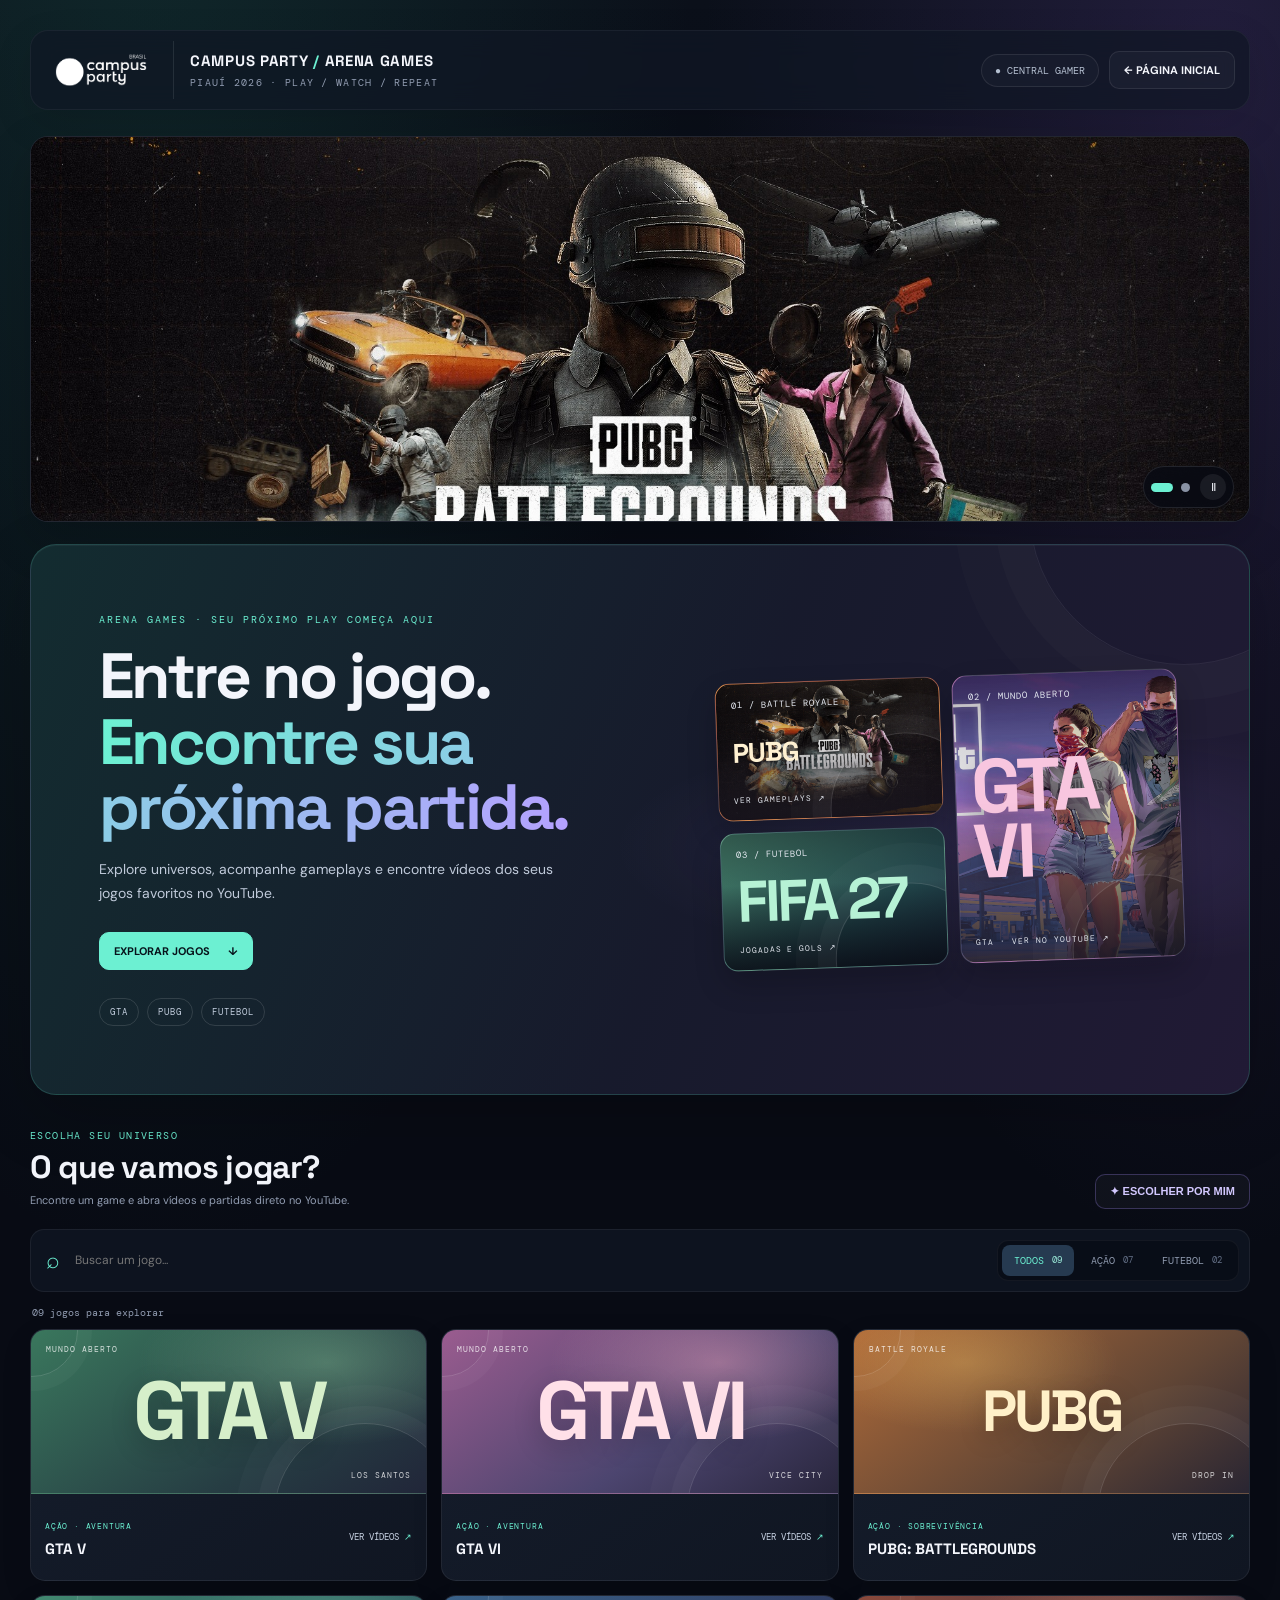
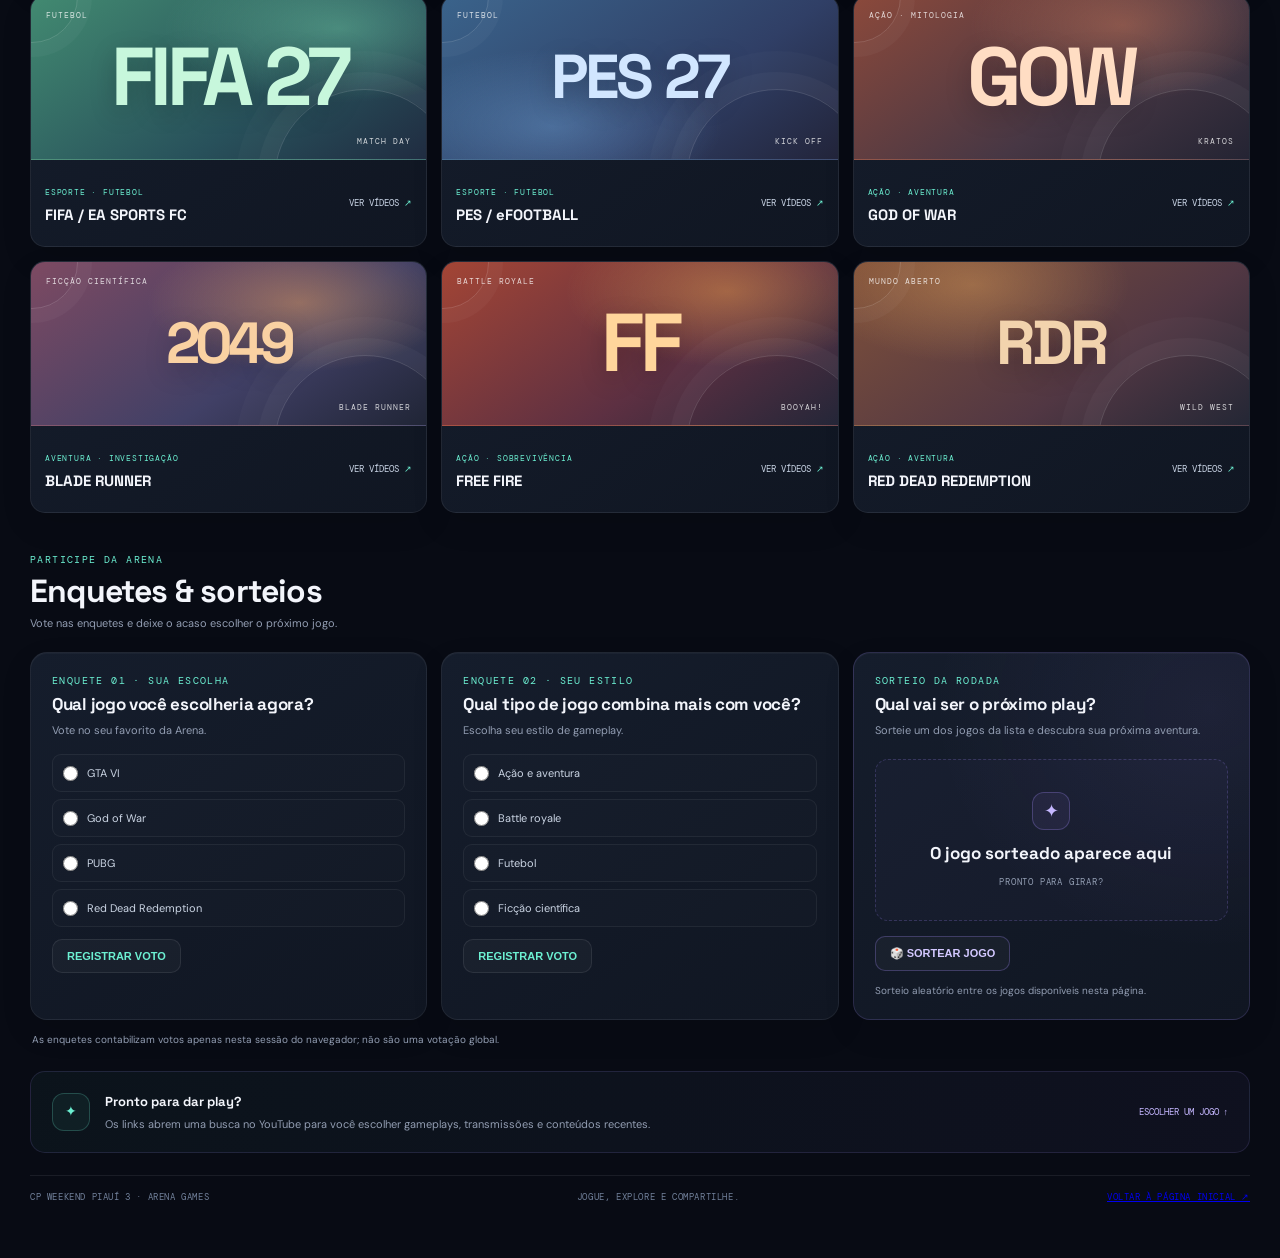
==== arena-games.html @ 37fe3cd0 "Add files via upload" ====
<!doctype html>
<html lang="pt-BR">

<head>
    <meta charset="utf-8">
    <meta name="viewport" content="width=device-width,initial-scale=1">
    <meta name="theme-color" content="#080b14">
    <meta name="description" content="Explore jogos, vote nas enquetes e sorteie seu próximo game na Arena Games.">
    <title>Arena Games | Campus Party Piauí 2026</title>
    <link rel="icon" href="favicon.png">
    <link rel="stylesheet" href="styles.css">
</head>

<body class="arena-page">
    <div class="wrap">
        <header class="top">
            <a class="brand brand-home" href="index.html" aria-label="Voltar para a página inicial">
                <div class="logo">
                    <img src="./assets/_logo.webp" alt="Campus Party Brasil" width="120" height="68">
                </div>
                <div>
                    <b>CAMPUS PARTY <span>/</span> ARENA GAMES</b>
                    <div class="sub">PIAUÍ 2026 · PLAY / WATCH / REPEAT</div>
                </div>
            </a>
            <nav class="topright" aria-label="Navegação principal">
                <span class="pill">● CENTRAL GAMER</span>
                <a class="btn arena-home-link" href="index.html">← PÁGINA INICIAL</a>
            </nav>
        </header>

        <section class="banner-slider" aria-label="Banners de jogos em destaque">
            <div class="banner-slider-track">
                <a class="banner-slide banner-slide-pubg is-active"
                    href="https://www.youtube.com/results?search_query=PUBG+gameplay" target="_blank"
                    rel="noopener noreferrer" aria-label="Banner PUBG; abrir vídeos no YouTube" aria-hidden="false">
                    <img src="./assets/pubg.jpeg" alt="Banner de PUBG: Battlegrounds">
                </a>
                <a class="banner-slide banner-slide-gta"
                    href="https://www.youtube.com/results?search_query=GTA+VI+gameplay" target="_blank"
                    rel="noopener noreferrer" aria-label="Banner GTA VI; abrir vídeos no YouTube" aria-hidden="true">
                    <img src="./assets/gta-vi.jpg" alt="Banner de Grand Theft Auto VI">
                </a>
                <div class="banner-slider-controls" aria-label="Controles dos banners">
                    <button class="banner-dot is-active" type="button" aria-label="Mostrar banner PUBG"
                        aria-pressed="true" data-banner-index="0"></button>
                    <button class="banner-dot" type="button" aria-label="Mostrar banner GTA VI" aria-pressed="false"
                        data-banner-index="1"></button>
                    <button class="banner-autoplay" id="bannerAutoplay" type="button"
                        aria-label="Pausar troca automática" title="Pausar troca automática">Ⅱ</button>
                </div>
            </div>
        </section>

        <main>
            <section class="arena-hero">
                <div class="arena-hero-copy">
                    <div class="eyebrow">ARENA GAMES · SEU PRÓXIMO PLAY COMEÇA AQUI</div>
                    <h1>Entre no jogo.<br><span>Encontre sua próxima partida.</span></h1>
                    <p>Explore universos, acompanhe gameplays e encontre vídeos dos seus jogos favoritos no YouTube.</p>
                    <a class="btn arena-cta" href="#explorar">EXPLORAR JOGOS <span>↓</span></a>
                    <div class="arena-meta">
                        <span>GTA</span><span>PUBG</span><span>FUTEBOL</span>
                    </div>
                </div>
                <div class="arena-showcase" aria-label="Jogos em destaque">
                    <a class="feature-game feature-pubg"
                        href="https://www.youtube.com/results?search_query=PUBG+gameplay" target="_blank"
                        rel="noopener noreferrer" aria-label="Buscar PUBG gameplay no YouTube">
                        <img class="feature-image" src="./assets/pubg.jpeg" alt="">
                        <span class="feature-index">01 / BATTLE ROYALE</span>
                        <strong>PUBG</strong>
                        <span class="feature-action">VER GAMEPLAYS ↗</span>
                    </a>
                    <a class="feature-game feature-gta"
                        href="https://www.youtube.com/results?search_query=GTA+6+gameplay" target="_blank"
                        rel="noopener noreferrer" aria-label="Buscar GTA 6 gameplay no YouTube">
                        <img class="feature-image" src="./assets/gta-vi.jpg" alt="">
                        <span class="feature-index">02 / MUNDO ABERTO</span>
                        <strong>GTA VI</strong>
                        <span class="feature-action">GTA · VER NO YOUTUBE ↗</span>
                    </a>
                    <a class="feature-game feature-football"
                        href="https://www.youtube.com/results?search_query=FIFA+EA+SPORTS+FC+gameplay" target="_blank"
                        rel="noopener noreferrer" aria-label="Buscar FIFA e EA Sports FC no YouTube">
                        <span class="feature-index">03 / FUTEBOL</span>
                        <strong>FIFA 27</strong>
                        <span class="feature-action">JOGADAS E GOLS ↗</span>
                    </a>
                </div>
                <div class="arena-orbit" aria-hidden="true"></div>
            </section>

            <section class="arena-explore" id="explorar">
                <div class="arena-section-heading">
                    <div>
                        <div class="kicker">ESCOLHA SEU UNIVERSO</div>
                        <h2>O que vamos jogar?</h2>
                        <p class="desc">Encontre um game e abra vídeos e partidas direto no YouTube.</p>
                    </div>
                    <button class="btn surprise-btn" id="surprise" type="button">✦ ESCOLHER POR MIM</button>
                </div>

                <div class="game-tools">
                    <label class="game-search">
                        <span aria-hidden="true">⌕</span>
                        <input id="gameSearch" type="search" placeholder="Buscar um jogo..." autocomplete="off"
                            aria-label="Buscar um jogo">
                    </label>
                    <div class="game-filters" role="group" aria-label="Filtrar jogos">
                        <button class="game-filter active" type="button" data-filter="all" aria-pressed="true">TODOS
                            <span>09</span></button>
                        <button class="game-filter" type="button" data-filter="action" aria-pressed="false">AÇÃO
                            <span>07</span></button>
                        <button class="game-filter" type="button" data-filter="football" aria-pressed="false">FUTEBOL
                            <span>02</span></button>
                    </div>
                </div>
                <p class="game-results" id="gameResults" aria-live="polite">09 jogos para explorar</p>

                <div class="game-grid" id="gameGrid">
                    <article class="game-card" data-category="action"
                        data-search="gta v grand theft auto cinco mundo aberto">
                        <div class="game-art art-gta-v">
                            <span class="art-label">MUNDO ABERTO</span><strong>GTA V</strong>
                            <span class="art-corner">LOS SANTOS</span>
                        </div>
                        <div class="game-info">
                            <div><span class="game-genre">AÇÃO · AVENTURA</span>
                                <h3>GTA V</h3>
                            </div>
                            <a class="game-watch" href="https://www.youtube.com/results?search_query=GTA+V+gameplay"
                                target="_blank" rel="noopener noreferrer" aria-label="Buscar GTA V no YouTube">VER
                                VÍDEOS <span>↗</span></a>
                        </div>
                    </article>
                    <article class="game-card" data-category="action"
                        data-search="gta vi gta 6 grand theft auto seis vice city">
                        <div class="game-art art-gta-vi">
                            <span class="art-label">MUNDO ABERTO</span><strong>GTA VI</strong>
                            <span class="art-corner">VICE CITY</span>
                        </div>
                        <div class="game-info">
                            <div><span class="game-genre">AÇÃO · AVENTURA</span>
                                <h3>GTA VI</h3>
                            </div>
                            <a class="game-watch" href="https://www.youtube.com/results?search_query=GTA+VI+gameplay"
                                target="_blank" rel="noopener noreferrer" aria-label="Buscar GTA VI no YouTube">VER
                                VÍDEOS <span>↗</span></a>
                        </div>
                    </article>
                    <article class="game-card" data-category="action"
                        data-search="pubg battlegrounds battle royale sobrevivencia">
                        <div class="game-art art-pubg">
                            <span class="art-label">BATTLE ROYALE</span><strong>PUBG</strong>
                            <span class="art-corner">DROP IN</span>
                        </div>
                        <div class="game-info">
                            <div><span class="game-genre">AÇÃO · SOBREVIVÊNCIA</span>
                                <h3>PUBG: BATTLEGROUNDS</h3>
                            </div>
                            <a class="game-watch"
                                href="https://www.youtube.com/results?search_query=PUBG+Battlegrounds+gameplay"
                                target="_blank" rel="noopener noreferrer" aria-label="Buscar PUBG no YouTube">VER VÍDEOS
                                <span>↗</span></a>
                        </div>
                    </article>
                    <article class="game-card" data-category="football" data-search="fifa ea sports fc futebol soccer">
                        <div class="game-art art-fifa">
                            <span class="art-label">FUTEBOL</span><strong>FIFA 27</strong>
                            <span class="art-corner">MATCH DAY</span>
                        </div>
                        <div class="game-info">
                            <div><span class="game-genre">ESPORTE · FUTEBOL</span>
                                <h3>FIFA / EA SPORTS FC</h3>
                            </div>
                            <a class="game-watch"
                                href="https://www.youtube.com/results?search_query=FIFA+EA+SPORTS+FC+gameplay"
                                target="_blank" rel="noopener noreferrer"
                                aria-label="Buscar FIFA e EA Sports FC no YouTube">VER VÍDEOS <span>↗</span></a>
                        </div>
                    </article>
                    <article class="game-card" data-category="football"
                        data-search="pes efootball pro evolution soccer futebol">
                        <div class="game-art art-pes">
                            <span class="art-label">FUTEBOL</span><strong>PES 27</strong>
                            <span class="art-corner">KICK OFF</span>
                        </div>
                        <div class="game-info">
                            <div><span class="game-genre">ESPORTE · FUTEBOL</span>
                                <h3>PES / eFOOTBALL</h3>
                            </div>
                            <a class="game-watch"
                                href="https://www.youtube.com/results?search_query=PES+eFootball+gameplay"
                                target="_blank" rel="noopener noreferrer"
                                aria-label="Buscar PES e eFootball no YouTube">VER VÍDEOS <span>↗</span></a>
                        </div>
                    </article>
                    <article class="game-card" data-category="action" data-search="god of war gow kratos">
                        <div class="game-art art-god-war">
                            <span class="art-label">AÇÃO · MITOLOGIA</span><strong>GOW</strong>
                            <span class="art-corner">KRATOS</span>
                        </div>
                        <div class="game-info">
                            <div><span class="game-genre">AÇÃO · AVENTURA</span>
                                <h3>GOD OF WAR</h3>
                            </div>
                            <a class="game-watch"
                                href="https://www.youtube.com/results?search_query=God+of+War+gameplay" target="_blank"
                                rel="noopener noreferrer" aria-label="Buscar God of War no YouTube">VER VÍDEOS
                                <span>↗</span></a>
                        </div>
                    </article>
                    <article class="game-card" data-category="action"
                        data-search="blade runner bladerunner jogo gameplay">
                        <div class="game-art art-blade-runner">
                            <span class="art-label">FICÇÃO CIENTÍFICA</span><strong>2049</strong>
                            <span class="art-corner">BLADE RUNNER</span>
                        </div>
                        <div class="game-info">
                            <div><span class="game-genre">AVENTURA · INVESTIGAÇÃO</span>
                                <h3>BLADE RUNNER</h3>
                            </div>
                            <a class="game-watch"
                                href="https://www.youtube.com/results?search_query=Blade+Runner+gameplay"
                                target="_blank" rel="noopener noreferrer"
                                aria-label="Buscar Blade Runner no YouTube">VER VÍDEOS <span>↗</span></a>
                        </div>
                    </article>
                    <article class="game-card" data-category="action" data-search="free fire garena battle royale">
                        <div class="game-art art-free-fire">
                            <span class="art-label">BATTLE ROYALE</span><strong>FF</strong>
                            <span class="art-corner">BOOYAH!</span>
                        </div>
                        <div class="game-info">
                            <div><span class="game-genre">AÇÃO · SOBREVIVÊNCIA</span>
                                <h3>FREE FIRE</h3>
                            </div>
                            <a class="game-watch" href="https://www.youtube.com/results?search_query=Free+Fire+gameplay"
                                target="_blank" rel="noopener noreferrer" aria-label="Buscar Free Fire no YouTube">VER
                                VÍDEOS <span>↗</span></a>
                        </div>
                    </article>
                    <article class="game-card" data-category="action" data-search="red dead redemption rdr faroeste">
                        <div class="game-art art-red-dead">
                            <span class="art-label">MUNDO ABERTO</span><strong>RDR</strong>
                            <span class="art-corner">WILD WEST</span>
                        </div>
                        <div class="game-info">
                            <div><span class="game-genre">AÇÃO · AVENTURA</span>
                                <h3>RED DEAD REDEMPTION</h3>
                            </div>
                            <a class="game-watch"
                                href="https://www.youtube.com/results?search_query=Red+Dead+Redemption+gameplay"
                                target="_blank" rel="noopener noreferrer"
                                aria-label="Buscar Red Dead Redemption no YouTube">VER VÍDEOS <span>↗</span></a>
                        </div>
                    </article>
                </div>
                <div class="no-games" id="noGames" hidden>Nenhum jogo encontrado. Tente outra busca ou filtro.</div>
            </section>

            <section class="arena-activities" aria-labelledby="activityTitle">
                <div class="arena-section-heading">
                    <div>
                        <div class="kicker">PARTICIPE DA ARENA</div>
                        <h2 id="activityTitle">Enquetes & sorteios</h2>
                        <p class="desc">Vote nas enquetes e deixe o acaso escolher o próximo jogo.</p>
                    </div>
                </div>
                <div class="arena-activity-grid">
                    <article class="card poll-card">
                        <div class="kicker">ENQUETE 01 · SUA ESCOLHA</div>
                        <h3 class="title">Qual jogo você escolheria agora?</h3>
                        <p class="desc">Vote no seu favorito da Arena.</p>
                        <form class="poll-form" data-poll-form="favorite">
                            <div class="poll-options">
                                <label><input type="radio" name="poll-favorite" value="gta-vi"><span>GTA
                                        VI</span></label>
                                <label><input type="radio" name="poll-favorite" value="god-of-war"><span>God of
                                        War</span></label>
                                <label><input type="radio" name="poll-favorite" value="pubg"><span>PUBG</span></label>
                                <label><input type="radio" name="poll-favorite" value="red-dead"><span>Red Dead
                                        Redemption</span></label>
                            </div>
                            <button class="btn poll-submit" type="submit">REGISTRAR VOTO</button>
                        </form>
                        <div class="poll-results" data-poll-results="favorite" hidden>
                            <div class="poll-result" data-result="gta-vi">
                                <div><span>GTA VI</span><strong></strong></div>
                                <div class="poll-bar"><span></span></div>
                            </div>
                            <div class="poll-result" data-result="god-of-war">
                                <div><span>God of War</span><strong></strong></div>
                                <div class="poll-bar"><span></span></div>
                            </div>
                            <div class="poll-result" data-result="pubg">
                                <div><span>PUBG</span><strong></strong></div>
                                <div class="poll-bar"><span></span></div>
                            </div>
                            <div class="poll-result" data-result="red-dead">
                                <div><span>Red Dead Redemption</span><strong></strong></div>
                                <div class="poll-bar"><span></span></div>
                            </div>
                        </div>
                        <p class="poll-message" data-poll-message="favorite" aria-live="polite"></p>
                    </article>

                    <article class="card poll-card">
                        <div class="kicker">ENQUETE 02 · SEU ESTILO</div>
                        <h3 class="title">Qual tipo de jogo combina mais com você?</h3>
                        <p class="desc">Escolha seu estilo de gameplay.</p>
                        <form class="poll-form" data-poll-form="style">
                            <div class="poll-options">
                                <label><input type="radio" name="poll-style" value="action"><span>Ação e
                                        aventura</span></label>
                                <label><input type="radio" name="poll-style" value="battle-royale"><span>Battle
                                        royale</span></label>
                                <label><input type="radio" name="poll-style"
                                        value="football"><span>Futebol</span></label>
                                <label><input type="radio" name="poll-style" value="scifi"><span>Ficção
                                        científica</span></label>
                            </div>
                            <button class="btn poll-submit" type="submit">REGISTRAR VOTO</button>
                        </form>
                        <div class="poll-results" data-poll-results="style" hidden>
                            <div class="poll-result" data-result="action">
                                <div><span>Ação e aventura</span><strong></strong></div>
                                <div class="poll-bar"><span></span></div>
                            </div>
                            <div class="poll-result" data-result="battle-royale">
                                <div><span>Battle royale</span><strong></strong></div>
                                <div class="poll-bar"><span></span></div>
                            </div>
                            <div class="poll-result" data-result="football">
                                <div><span>Futebol</span><strong></strong></div>
                                <div class="poll-bar"><span></span></div>
                            </div>
                            <div class="poll-result" data-result="scifi">
                                <div><span>Ficção científica</span><strong></strong></div>
                                <div class="poll-bar"><span></span></div>
                            </div>
                        </div>
                        <p class="poll-message" data-poll-message="style" aria-live="polite"></p>
                    </article>

                    <article class="card game-raffle">
                        <div class="kicker">SORTEIO DA RODADA</div>
                        <h3 class="title">Qual vai ser o próximo play?</h3>
                        <p class="desc">Sorteie um dos jogos da lista e descubra sua próxima aventura.</p>
                        <div class="raffle-stage">
                            <span class="raffle-icon" aria-hidden="true">✦</span>
                            <strong id="drawnGame" aria-live="polite">O jogo sorteado aparece aqui</strong>
                            <span id="drawnGenre">PRONTO PARA GIRAR?</span>
                        </div>
                        <button class="btn raffle-button" id="drawGame" type="button">🎲 SORTEAR JOGO</button>
                        <p class="raffle-note">Sorteio aleatório entre os jogos disponíveis nesta página.</p>
                    </article>
                </div>
                <p class="poll-disclaimer">As enquetes contabilizam votos apenas nesta sessão do navegador; não são uma
                    votação global.</p>
            </section>

            <section class="arena-tip">
                <span class="tip-mark">✦</span>
                <div><strong>Pronto para dar play?</strong>
                    <p>Os links abrem uma busca no YouTube para você escolher gameplays, transmissões e conteúdos
                        recentes.</p>
                </div>
                <a href="#explorar">ESCOLHER UM JOGO ↑</a>
            </section>
        </main>

        <footer class="foot">
            <span>CP WEEKEND PIAUÍ 3 · ARENA GAMES</span><span>JOGUE, EXPLORE E COMPARTILHE.</span>
            <a href="index.html">VOLTAR À PÁGINA INICIAL ↗</a>
        </footer>
    </div>
    <script src="arena-games.js"></script>
</body>

</html>
---- styles.css ----
@import url('https://fonts.googleapis.com/css2?family=DM+Mono:wght@400;500&family=DM+Sans:wght@400;500;600;700;800&family=Space+Grotesk:wght@500;600;700&display=swap');

    :root {
        --bg: #080b14;
        --panel: #111725;
        --panel2: #0d1320;
        --line: #252e40;
        --txt: #f3f5fb;
        --muted: #929db2;
        --cyan: #6cf0d2;
        --purple: #a68bff;
        --pink: #f58bd4;
        --green: #7ee0a1
    }

    * {
        box-sizing: border-box
    }

    body {
        margin: 0;
        background: radial-gradient(ellipse 10% 0%, #12303a 0, transparent 35%), radial-gradient(ellipse at 90% 5%, #211c40 0, transparent 30%), var(--bg);
        color: var(--txt);
        font: 14px 'DM Sans', sans-serif
    }

    .wrap {
        max-width: 1400px;
        margin: auto;
        padding: 26px 30px 55px
    }

    .top {
        display: flex;
        justify-content: space-between;
        align-items: center;
        margin-bottom: 26px
    }

    .brand {
        display: flex;
        align-items: center;
        gap: 12px
    }

    .logo {
        border-right: 1px solid var(--line);
    }

    /* .logo {
        background: linear-gradient(135deg, var(--cyan), var(--purple));
        color: #08121b;
        border-radius: 13px;
        width: 88px;
        height: 44px;
        display: grid;
        place-items: center;
        font: 700 19px 'Space Grotesk'
    } */

    .brand b {
        font: 700 16px 'Space Grotesk';
        letter-spacing: .4px
    }

    .sub,
    .mono {
        font: 10px 'DM Mono';
        letter-spacing: 1px;
        color: var(--muted);
        margin-top: 4px
    }

    .pill {
        border: 1px solid var(--line);
        border-radius: 30px;
        padding: 9px 13px;
        color: var(--muted);
        font: 10px 'DM Mono'
    }

    .topright {
        display: flex;
        gap: 10px;
        align-items: center
    }

    .btn {
        background: #1a2940;
        border: 1px solid var(--line);
        color: var(--txt);
        padding: 10px 14px;
        border-radius: 11px;
        font-weight: 700;
        font-size: 11px;
        cursor: pointer
    }

    .btn:hover {
        border-color: var(--cyan);
        transform: translateY(-1px)
    }

    .btn.primary {
        background: var(--cyan);
        color: #07131b;
        border-color: var(--cyan)
    }

    .hero {
        position: relative;
        overflow: hidden;
        border: 1px solid #31505d;
        border-radius: 25px;
        padding: 34px 38px;
        background: linear-gradient(110deg, #122b39, #1d1b3b);
        margin-bottom: 18px
    }

    .hero:after {
        content: "";
        position: absolute;
        width: 260px;
        height: 260px;
        border: 1px solid #45606c;
        border-radius: 50%;
        right: 5%;
        top: -135px;
        box-shadow: 0 0 0 35px #ffffff08, 0 0 0 75px #ffffff05
    }

    .eyebrow {
        font: 10px 'DM Mono';
        letter-spacing: 2px;
        color: var(--cyan)
    }

    h1 {
        font: 700 clamp(35px, 5vw, 57px)/1.02 'Space Grotesk';
        letter-spacing: -2px;
        margin: 14px 0 12px;
        max-width: 750px
    }

    h1 span {
        background: linear-gradient(90deg, var(--cyan), #c7aaff);
        color: transparent;
        background-clip: text
    }

    .hero p {
        color: #b7c6d9;
        line-height: 1.65;
        max-width: 650px;
        font-size: 13px
    }

    .tags {
        display: flex;
        gap: 8px;
        flex-wrap: wrap;
        margin-top: 20px
    }

    .tag {
        font: 9px 'DM Mono';
        padding: 8px 10px;
        border: 1px solid #ffffff25;
        border-radius: 8px;
        color: #d0d9e8
    }

    .stats {
        display: grid;
        grid-template-columns: repeat(4, 1fr);
        gap: 12px;
        margin: 18px 0
    }

    .stat,
    .card {
        background: linear-gradient(145deg, #142034, #101827);
        border: 1px solid var(--line);
        border-radius: 18px;
        padding: 18px
    }

    .stat small {
        color: var(--muted);
        font-size: 10px;
        text-transform: uppercase;
        letter-spacing: 1px
    }

    .num {
        font: 700 27px 'Space Grotesk';
        margin: 7px 0 2px
    }

    .hint {
        font-size: 10px;
        color: var(--muted)
    }

    .layout {
        display: grid;
        grid-template-columns: 1.6fr .9fr;
        gap: 18px
    }

    .col {
        display: flex;
        flex-direction: column;
        gap: 18px
    }

    .cardhead {
        display: flex;
        justify-content: space-between;
        align-items: flex-start;
        gap: 12px;
        margin-bottom: 16px
    }

    .kicker {
        font: 10px 'DM Mono';
        letter-spacing: 1.4px;
        color: var(--cyan);
        margin-bottom: 6px
    }

    .title {
        font: 700 17px 'Space Grotesk'
    }

    .desc {
        font-size: 11px;
        color: var(--muted);
        margin-top: 5px
    }

    .tabs {
        display: flex;
        background: #0a1220;
        border: 1px solid var(--line);
        border-radius: 10px;
        padding: 4px
    }

    .tab {
        border: 0;
        background: transparent;
        color: var(--muted);
        padding: 8px 10px;
        border-radius: 7px;
        font: 10px 'DM Mono';
        cursor: pointer
    }

    .tab.active {
        background: #263a50;
        color: var(--cyan)
    }

    .noteinfo {
        background: #102a32;
        border: 1px solid #28515a;
        border-radius: 10px;
        padding: 11px;
        color: #b9d9dc;
        font-size: 10px;
        margin-bottom: 13px
    }

    .events {
        display: grid;
        gap: 8px
    }

    .event {
        display: grid;
        grid-template-columns: 76px 1fr auto;
        gap: 10px;
        align-items: center;
        border: 1px solid var(--line);
        border-radius: 12px;
        padding: 12px;
        background: #ffffff04
    }

    .event.done {
        opacity: .5
    }

    .event.done .ename {
        text-decoration: line-through
    }

    .time {
        font: 10px 'DM Mono';
        color: var(--cyan)
    }

    .ename {
        font-size: 12px;
        font-weight: 700
    }

    .emeta {
        font-size: 10px;
        color: var(--muted);
        margin-top: 4px
    }

    .etype {
        font: 9px 'DM Mono';
        padding: 5px 7px;
        border-radius: 6px;
        background: #ad91ff1a;
        color: #cbbcff
    }

    .check {
        width: 18px;
        height: 18px;
        accent-color: var(--cyan);
        cursor: pointer
    }

    .bingo {
        display: grid;
        grid-template-columns: repeat(4, 1fr);
        gap: 7px
    }

    .cell {
        min-height: 72px;
        border: 1px solid var(--line);
        background: #0e1929;
        color: #c7d4e6;
        border-radius: 10px;
        font-size: 10px;
        font-weight: 700;
        padding: 8px 5px;
        cursor: pointer
    }

    .cell.marked {
        border-color: var(--cyan);
        background: #56e5e018;
        color: var(--cyan)
    }

    .cell:hover {
        border-color: var(--purple)
    }

    .progress {
        height: 6px;
        border-radius: 20px;
        background: #29364b;
        overflow: hidden;
        margin: 10px 0 15px
    }

    .bar {
        height: 100%;
        width: 0;
        background: linear-gradient(90deg, var(--cyan), var(--purple));
        transition: .25s
    }

    .goals {
        display: grid;
        gap: 11px
    }

    .goal {
        display: flex;
        gap: 9px;
        align-items: flex-start;
        font-size: 11px;
        color: #cad5e6;
        line-height: 1.4
    }

    .goal input {
        accent-color: var(--cyan);
        margin-top: 2px
    }

    .goal.done span {
        text-decoration: line-through;
        color: var(--muted)
    }

    textarea,
    input {
        width: 100%;
        background: #0a1423;
        border: 1px solid var(--line);
        border-radius: 10px;
        padding: 12px;
        color: var(--txt);
        font: 11px 'DM Sans';
        outline: none
    }

    textarea:focus,
    input:focus {
        border-color: var(--cyan)
    }

    textarea {
        min-height: 150px;
        resize: vertical;
        line-height: 1.6
    }

    .smallarea {
        min-height: 80px
    }

    .idea {
        border: 1px solid #60415d;
        background: linear-gradient(120deg, #3a254022, #ad91ff12);
        border-radius: 12px;
        padding: 14px
    }

    .idea b {
        font: 700 13px 'Space Grotesk'
    }

    .idea p {
        font-size: 10px;
        line-height: 1.55;
        color: var(--muted)
    }

    .resources {
        display: grid;
        gap: 7px
    }

    .resource {
        display: flex;
        justify-content: space-between;
        padding: 10px 11px;
        border: 1px solid var(--line);
        border-radius: 9px;
        text-decoration: none;
        color: #cbd7e8;
        font-size: 11px
    }

    .resource:hover {
        border-color: var(--cyan);
        color: var(--cyan)
    }

    .muted {
        color: var(--muted);
        font-size: 10px;
        line-height: 1.5
    }

    .foot {
        display: flex;
        justify-content: space-between;
        gap: 10px;
        border-top: 1px solid var(--line);
        margin-top: 22px;
        padding-top: 15px;
        color: #71809a;
        font: 9px 'DM Mono'
    }

    .toast {
        position: fixed;
        bottom: 20px;
        left: 50%;
        transform: translate(-50%, 20px);
        background: #d8fff7;
        color: #07131b;
        border-radius: 9px;
        padding: 11px 15px;
        font-weight: 700;
        font-size: 11px;
        opacity: 0;
        transition: .2s;
        pointer-events: none
    }

    .toast.show {
        opacity: 1;
        transform: translate(-50%, 0)
    }

    body {
        min-height: 100vh;
        background:
            radial-gradient(ellipse at 12% -8%, #1a594d55, transparent 34rem),
            radial-gradient(ellipse at 95% 3%, #553b8750, transparent 32rem),
            linear-gradient(180deg, #0b101a 0%, var(--bg) 42rem);
        line-height: 1.5
    }

    .wrap {
        position: relative;
        max-width: 1440px;
        padding-top: 30px
    }

    .top {
        min-height: 76px;
        padding: 10px 14px;
        border: 1px solid #ffffff0d;
        border-radius: 18px;
        background: #101725b8;
        box-shadow: 0 14px 40px #0000001c;
        backdrop-filter: blur(14px)
    }

    .brand {
        gap: 16px
    }

    .logo {
        display: grid;
        place-items: center;
        min-width: 126px;
        min-height: 54px;
        padding-right: 16px;
        border-right: 1px solid #ffffff18
    }

    .logo img {
        display: block;
        width: 112px;
        height: auto;
        object-fit: contain
    }

    .brand b {
        font-size: 15px;
        letter-spacing: .7px
    }

    .sub,
    .mono {
        letter-spacing: 1.3px
    }

    .pill {
        border-color: #ffffff17;
        background: #ffffff06;
        color: #b4bfd0
    }

    .hero {
        border-color: #7cebd52b;
        border-radius: 26px;
        padding: clamp(30px, 5vw, 56px);
        background:
            radial-gradient(ellipse at 82% 30%, #a68bff1a, transparent 24rem),
            linear-gradient(112deg, #142b30 0%, #171a2c 54%, #211a35 100%);
        box-shadow: 0 22px 65px #00000030, inset 0 1px #ffffff0b
    }

    .hero:after {
        border-color: #a3f4df22;
        box-shadow: 0 0 0 35px #ffffff08, 0 0 0 75px #ffffff04, 0 0 70px #6cf0d20a
    }

    .eyebrow,
    .kicker {
        color: var(--cyan)
    }

    h1 {
        font-size: clamp(38px, 5.5vw, 68px);
        line-height: 1.01;
        letter-spacing: -2.8px
    }

    h1 span {
        background-image: linear-gradient(90deg, #6cf0d2 4%, #b4a1ff 92%)
    }

    .hero p {
        max-width: 610px;
        color: #c0cada;
        font-size: 14px
    }

    .tag {
        border-color: #ffffff20;
        border-radius: 999px;
        background: #ffffff06;
        padding: 8px 12px
    }

    .stats {
        gap: 14px;
        margin: 20px 0
    }

    .stat,
    .card {
        border-color: #ffffff10;
        border-radius: 17px;
        background: linear-gradient(145deg, #151d2c 0%, #101622 100%);
        box-shadow: 0 12px 32px #00000018, inset 0 1px #ffffff08
    }

    .stat {
        position: relative;
        overflow: hidden;
        padding: 19px 20px
    }

    .stat:after {
        content: "";
        position: absolute;
        top: 0;
        left: 20px;
        width: 34px;
        height: 2px;
        background: linear-gradient(90deg, var(--cyan), transparent)
    }

    .num {
        font-size: 30px;
        letter-spacing: -.8px
    }

    .layout {
        gap: 20px
    }

    .col {
        gap: 20px
    }

    .card {
        padding: 21px
    }

    .title {
        font-size: 19px;
        letter-spacing: -.3px
    }

    .desc {
        max-width: 570px;
        line-height: 1.55
    }

    .btn,
    .tab,
    .cell,
    .resource {
        transition: border-color .2s ease, background-color .2s ease, color .2s ease, transform .2s ease, box-shadow .2s ease
    }

    .btn {
        border-color: #ffffff16;
        border-radius: 10px;
        background: #ffffff08
    }

    .btn:hover {
        border-color: var(--cyan);
        background: #6cf0d20e;
        box-shadow: 0 5px 18px #6cf0d20e
    }

    .btn.primary {
        background: var(--cyan);
        color: #07131b
    }

    .tabs {
        border-color: #ffffff12;
        background: #090e18
    }

    .tab.active {
        background: linear-gradient(135deg, #243e43, #292442);
        color: var(--cyan)
    }

    .noteinfo {
        border-color: #6cf0d229;
        background: linear-gradient(100deg, #6cf0d20c, #a68bff0a);
        color: #c2e8df
    }

    .event {
        border-color: #ffffff0d;
        background: #ffffff03;
        transition: border-color .2s ease, background .2s ease
    }

    .event:hover {
        border-color: #6cf0d23d;
        background: #6cf0d207
    }

    .event.done {
        opacity: .58
    }

    .etype {
        background: #a68bff16;
        color: #c3b4ff
    }

    .cell {
        border-color: #ffffff12;
        background: #0c1320;
        line-height: 1.4
    }

    .cell:hover {
        border-color: var(--purple);
        background: #a68bff0c;
        transform: translateY(-2px)
    }

    .cell.marked {
        border-color: #6cf0d27a;
        background: #6cf0d214;
        color: var(--cyan);
        box-shadow: inset 0 0 18px #6cf0d208
    }

    .progress {
        background: #252e40
    }

    .bar {
        background: linear-gradient(90deg, var(--cyan), var(--purple));
        box-shadow: 0 0 14px #6cf0d255
    }

    .goal {
        padding: 2px 0;
        line-height: 1.55
    }

    .idea {
        border-color: #a68bff35;
        background: linear-gradient(125deg, #6cf0d20b, #a68bff13 78%);
        box-shadow: inset 0 1px #ffffff08
    }

    .resource {
        border-color: #ffffff0d;
        background: #ffffff03
    }

    .resource:hover {
        border-color: #6cf0d24d;
        background: #6cf0d208;
        color: var(--cyan);
        transform: translateX(2px)
    }

    textarea,
    input {
        border-color: #ffffff14;
        background: #0a101b;
        transition: border-color .2s ease, box-shadow .2s ease
    }

    textarea:focus,
    input:focus {
        border-color: #6cf0d27a;
        box-shadow: 0 0 0 3px #6cf0d214
    }

    :focus-visible {
        outline: 2px solid var(--cyan);
        outline-offset: 3px
    }

    .foot {
        border-color: #ffffff13;
        letter-spacing: .6px
    }

    .toast {
        box-shadow: 0 12px 36px #00000040
    }

    @media(max-width:900px) {
        .side {
            gap: 14px
        }
    }

    @media(max-width:620px) {
        .wrap {
            padding: 12px 12px 30px
        }

        .top {
            gap: 12px;
            padding: 10px;
            border-radius: 15px
        }

        .brand {
            gap: 10px
        }

        .logo {
            min-width: 82px;
            min-height: 42px;
            padding-right: 9px
        }

        .logo img {
            width: 74px
        }

        .brand b {
            font-size: 11px
        }

        .sub {
            font-size: 8px;
            letter-spacing: .6px
        }

        .topright {
            justify-content: center
        }

        .btn {
            padding: 9px 10px;
            font-size: 9px
        }

        .hero {
            border-radius: 20px;
            padding: 28px 20px
        }

        h1 {
            font-size: clamp(36px, 10vw, 48px);
            letter-spacing: -1.8px
        }

        .hero p {
            font-size: 12px
        }

        .stats {
            gap: 9px
        }

        .stat {
            padding: 15px
        }

        .stat small {
            font-size: 9px
        }

        .num {
            font-size: 26px
        }

        .card {
            padding: 16px
        }

        .title {
            font-size: 17px
        }
    }

    @media(prefers-reduced-motion: reduce) {
        *,
        *:before,
        *:after {
            scroll-behavior: auto !important;
            transition-duration: .01ms !important;
            animation-duration: .01ms !important;
            animation-iteration-count: 1 !important
        }
    }

    @media(max-width:900px) {
        .layout {
            grid-template-columns: 1fr
        }

        .side {
            display: grid;
            grid-template-columns: 1fr 1fr
        }
    }

    @media(max-width:620px) {
        .wrap {
            padding: 16px 12px 35px
        }

        .top {
            align-items: flex-start
        }

        .topright {
            flex-direction: column;
            align-items: flex-end
        }

        .pill {
            display: none
        }

        .hero {
            padding: 26px 20px
        }

        h1 {
            font-size: 38px
        }

        .stats {
            grid-template-columns: repeat(2, 1fr)
        }

        .side {
            display: flex
        }

        .event {
            grid-template-columns: 63px 1fr auto;
            padding: 9px;
            gap: 7px
        }

        .etype {
            display: none
        }

        .cell {
            min-height: 65px;
            font-size: 9px
        }

        .foot {
            flex-direction: column
        }
    }

    @media print {
        body {
            background: white;
            color: #111
        }

        .hero,
        .stat,
        .card {
            background: white;
            color: #111;
            border: 1px solid #bbb
        }

        .topright,
        .tabs,
        .btn {
            display: none
        }

        .layout {
            grid-template-columns: 1fr
        }

        .side {
            display: grid;
            grid-template-columns: 1fr 1fr
        }
    }

    .arena-link,
    .arena-home-link {
        text-decoration: none
    }

    .arena-link span {
        color: var(--cyan);
        margin-left: 5px
    }

    .arena-page {
        overflow-x: hidden
    }

    .brand-home {
        color: inherit;
        text-decoration: none
    }

    .brand-home:hover b {
        color: var(--cyan)
    }

    .brand-home b span {
        color: var(--cyan)
    }

    .arena-hero {
        position: relative;
        isolation: isolate;
        display: grid;
        grid-template-columns: minmax(0, 1fr) minmax(320px, .85fr);
        align-items: center;
        gap: clamp(30px, 6vw, 84px);
        min-height: 440px;
        overflow: hidden;
        padding: clamp(30px, 6vw, 68px);
        border: 1px solid #6cf0d22b;
        border-radius: 26px;
        background:
            radial-gradient(ellipse at 82% 55%, #a68bff20, transparent 26rem),
            linear-gradient(112deg, #132c30 0%, #171a2c 55%, #211a35 100%);
        box-shadow: 0 22px 65px #00000030, inset 0 1px #ffffff0b
    }

    .arena-hero-copy {
        position: relative;
        z-index: 1
    }

    .arena-hero h1 {
        max-width: 720px;
        margin: 18px 0;
        font-size: clamp(42px, 5vw, 66px);
        line-height: 1.02;
        letter-spacing: -2.6px
    }

    .arena-hero h1 span {
        background: linear-gradient(90deg, #6cf0d2, #b4a1ff);
        color: transparent;
        background-clip: text
    }

    .arena-hero-copy > p {
        max-width: 490px;
        color: #c0cada;
        font-size: 14px;
        line-height: 1.7
    }

    .arena-cta {
        display: inline-flex;
        align-items: center;
        gap: 18px;
        margin-top: 12px;
        border-color: var(--cyan);
        background: var(--cyan);
        color: #07131b;
        text-decoration: none
    }

    .arena-cta:hover {
        background: #8af6df;
        color: #07131b
    }

    .arena-meta {
        display: flex;
        gap: 8px;
        margin-top: 28px
    }

    .arena-meta span,
    .art-label,
    .art-corner,
    .feature-index,
    .feature-action {
        font: 9px 'DM Mono';
        letter-spacing: 1px
    }

    .arena-meta span {
        padding: 7px 10px;
        border: 1px solid #ffffff20;
        border-radius: 999px;
        color: #c4cfdf
    }

    .arena-showcase {
        position: relative;
        z-index: 1;
        display: grid;
        grid-template-columns: 1fr 1fr;
        grid-template-rows: 138px 138px;
        gap: 12px;
        transform: rotate(-2deg)
    }

    .feature-game {
        position: relative;
        display: flex;
        flex-direction: column;
        justify-content: space-between;
        overflow: hidden;
        padding: 15px;
        border: 1px solid #ffffff24;
        border-radius: 15px;
        color: #f3f5fb;
        text-decoration: none;
        box-shadow: 0 14px 30px #00000030;
        transition: transform .2s ease, border-color .2s ease
    }

    .feature-game:before {
        content: "";
        position: absolute;
        width: 150px;
        height: 150px;
        right: -40px;
        bottom: -70px;
        border: 1px solid #ffffff25;
        border-radius: 50%;
        box-shadow: 0 0 0 18px #ffffff08, 0 0 0 40px #ffffff05
    }

    .feature-game:hover {
        z-index: 1;
        transform: translateY(-4px) rotate(2deg);
        border-color: var(--cyan)
    }

    .feature-game strong {
        position: relative;
        font: 700 54px/.85 'Space Grotesk';
        letter-spacing: -3px
    }

    .feature-index,
    .feature-action {
        position: relative;
        color: #e4e8f0
    }

    .feature-action {
        font-size: 8px
    }

    .feature-pubg {
        grid-column: 1;
        grid-row: 1;
        background: linear-gradient(140deg, #d78136, #7d332c 70%, #251d2a)
    }

    .feature-pubg strong {
        color: #fff1d2;
        font-size: 39px;
        letter-spacing: -2px
    }

    .feature-gta {
        grid-column: 2;
        grid-row: 1 / span 2;
        background: linear-gradient(155deg, #9d5b9c, #3c365c 55%, #1b2034)
    }

    .feature-gta strong {
        align-self: center;
        color: #f8c6df;
        font-size: 112px;
        text-shadow: 0 8px 26px #18122680
    }

    .feature-football {
        grid-column: 1;
        grid-row: 2;
        background: linear-gradient(145deg, #49866e, #244c50 63%, #182a3a)
    }

    .feature-football strong {
        color: #b6f2d5;
        font-size: 58px
    }

    .arena-orbit {
        position: absolute;
        z-index: -1;
        width: 310px;
        height: 310px;
        right: -90px;
        top: -190px;
        border: 1px solid #ffffff13;
        border-radius: 50%;
        box-shadow: 0 0 0 35px #ffffff04, 0 0 0 75px #ffffff03
    }

    .arena-explore {
        margin-top: 34px;
        scroll-margin-top: 24px
    }

    .arena-section-heading {
        display: flex;
        justify-content: space-between;
        align-items: flex-end;
        gap: 20px;
        margin-bottom: 20px
    }

    .arena-section-heading h2 {
        margin: 0;
        font: 700 clamp(24px, 3vw, 32px)/1.2 'Space Grotesk';
        letter-spacing: -.8px
    }

    .arena-section-heading .desc {
        margin-bottom: 0
    }

    .surprise-btn {
        flex: 0 0 auto;
        border-color: #a68bff45;
        color: #d3c8ff
    }

    .surprise-btn:hover {
        border-color: var(--purple);
        background: #a68bff14;
        color: #e2daff
    }

    .game-tools {
        display: flex;
        justify-content: space-between;
        align-items: center;
        gap: 14px;
        padding: 10px;
        border: 1px solid #ffffff10;
        border-radius: 14px;
        background: #101725b8
    }

    .game-search {
        display: flex;
        align-items: center;
        gap: 10px;
        min-width: 190px;
        color: var(--cyan)
    }

    .game-search > span {
        padding-left: 5px;
        font-size: 23px;
        line-height: 1
    }

    .game-search input {
        min-width: 0;
        padding: 9px 5px;
        border: 0;
        background: transparent;
        box-shadow: none;
        font-size: 12px
    }

    .game-search input:focus {
        border: 0;
        box-shadow: none
    }

    .game-search input::-webkit-search-cancel-button {
        cursor: pointer
    }

    .game-filters {
        display: flex;
        gap: 5px;
        padding: 4px;
        border: 1px solid #ffffff0c;
        border-radius: 11px;
        background: #080d17
    }

    .game-filter {
        display: flex;
        align-items: center;
        gap: 8px;
        padding: 9px 12px;
        border: 0;
        border-radius: 8px;
        background: transparent;
        color: var(--muted);
        cursor: pointer;
        font: 10px 'DM Mono';
        transition: background .2s ease, color .2s ease
    }

    .game-filter span {
        color: #647087;
        font-size: 9px
    }

    .game-filter:hover,
    .game-filter.active {
        background: #263a50;
        color: var(--cyan)
    }

    .game-filter.active span {
        color: #9cebd9
    }

    .game-results {
        margin: 14px 2px 10px;
        color: var(--muted);
        font: 10px 'DM Mono'
    }

    .game-grid {
        display: grid;
        grid-template-columns: repeat(3, minmax(0, 1fr));
        gap: 14px
    }

    .game-card {
        overflow: hidden;
        border: 1px solid #ffffff12;
        border-radius: 15px;
        background: linear-gradient(145deg, #151d2c, #101622);
        box-shadow: 0 12px 32px #00000018, inset 0 1px #ffffff08;
        transition: border-color .2s ease, transform .2s ease, box-shadow .2s ease
    }

    .game-card:hover {
        transform: translateY(-3px);
        border-color: #6cf0d24d;
        box-shadow: 0 18px 36px #0000002a, 0 0 24px #6cf0d20a
    }

    .game-card[hidden] {
        display: none
    }

    .game-card-picked {
        border-color: var(--cyan);
        box-shadow: 0 0 0 2px #6cf0d229, 0 18px 36px #0000002a
    }

    .game-art {
        position: relative;
        display: flex;
        align-items: center;
        justify-content: center;
        min-height: 164px;
        overflow: hidden;
        border-bottom: 1px solid #ffffff12
    }

    .game-art:before,
    .game-art:after {
        content: "";
        position: absolute;
        border: 1px solid #ffffff25;
        border-radius: 50%;
        pointer-events: none
    }

    .game-art:before {
        width: 180px;
        height: 180px;
        right: -30px;
        bottom: -112px;
        box-shadow: 0 0 0 17px #ffffff08, 0 0 0 38px #ffffff05
    }

    .game-art:after {
        width: 90px;
        height: 90px;
        left: -45px;
        top: -45px;
        box-shadow: 0 0 0 14px #ffffff08
    }

    .game-art strong {
        position: relative;
        z-index: 1;
        font: 700 82px/.9 'Space Grotesk';
        letter-spacing: -5px;
        text-shadow: 0 8px 26px #00000035
    }

    .art-label,
    .art-corner {
        position: absolute;
        z-index: 1;
        color: #ffffffc9;
        font-size: 8px
    }

    .art-label {
        top: 14px;
        left: 15px
    }

    .art-corner {
        right: 15px;
        bottom: 13px;
        font-size: 8px
    }

    .art-gta-v {
        background:
            radial-gradient(ellipse at 75% 20%, #8ec99d65, transparent 45%),
            linear-gradient(145deg, #3a775d, #263d43 66%, #212639)
    }

    .art-gta-v strong {
        color: #d6efca
    }

    .art-gta-vi {
        background:
            radial-gradient(ellipse at 70% 20%, #f5a6bf70, transparent 43%),
            linear-gradient(145deg, #9a5c8f, #4c456f 60%, #29263d)
    }

    .art-gta-vi strong {
        color: #ffe0e8
    }

    .art-pubg {
        background:
            radial-gradient(ellipse at 28% 20%, #f5cb6b50, transparent 38%),
            linear-gradient(145deg, #b06b39, #604535 62%, #292532)
    }

    .art-pubg strong {
        color: #fff0c8;
        font-size: 58px;
        letter-spacing: -3px
    }

    .art-fifa {
        background:
            radial-gradient(ellipse at 78% 20%, #83e9b65c, transparent 40%),
            linear-gradient(145deg, #428a71, #28515b 62%, #202c41)
    }

    .art-fifa strong {
        color: #c7f7dc
    }

    .art-pes {
        background:
            radial-gradient(ellipse at 28% 80%, #7bb7ee58, transparent 42%),
            linear-gradient(145deg, #3a638b, #303f66 62%, #22243a)
    }

    .art-pes strong {
        color: #d1e6ff;
        font-size: 62px;
        letter-spacing: -3px
    }

    .game-info {
        display: flex;
        justify-content: space-between;
        align-items: center;
        gap: 10px;
        min-height: 86px;
        padding: 14px
    }

    .game-genre {
        color: var(--cyan);
        font: 8px 'DM Mono';
        letter-spacing: .8px
    }

    .game-info h3 {
        margin: 4px 0 0;
        font: 700 15px/1.3 'Space Grotesk'
    }

    .game-watch {
        flex: 0 0 auto;
        color: #c9d4e5;
        font: 9px 'DM Mono';
        text-decoration: none;
        white-space: nowrap
    }

    .game-watch span {
        color: var(--cyan)
    }

    .game-watch:hover {
        color: var(--cyan)
    }

    .no-games {
        padding: 38px 16px;
        border: 1px dashed #ffffff22;
        border-radius: 14px;
        color: var(--muted);
        text-align: center;
        font-size: 13px
    }

    .no-games[hidden] {
        display: none
    }

    .arena-tip {
        display: flex;
        align-items: center;
        gap: 15px;
        margin-top: 24px;
        padding: 19px 21px;
        border: 1px solid #a68bff24;
        border-radius: 15px;
        background: linear-gradient(100deg, #6cf0d20a, #a68bff0c)
    }

    .tip-mark {
        display: grid;
        flex: 0 0 38px;
        width: 38px;
        height: 38px;
        place-items: center;
        border: 1px solid #6cf0d238;
        border-radius: 12px;
        background: #6cf0d20d;
        color: var(--cyan)
    }

    .arena-tip strong {
        font: 700 13px 'Space Grotesk'
    }

    .arena-tip p {
        margin: 4px 0 0;
        color: var(--muted);
        font-size: 11px;
        line-height: 1.5
    }

    .arena-tip > a {
        flex: 0 0 auto;
        margin-left: auto;
        color: #c5b7ff;
        font: 9px 'DM Mono';
        text-decoration: none
    }

    .arena-tip > a:hover {
        color: var(--cyan)
    }

    @media(max-width:900px) {
        .arena-hero {
            grid-template-columns: 1fr minmax(260px, .8fr);
            gap: 28px;
            padding: 34px
        }

        .arena-showcase {
            grid-template-rows: 120px 120px
        }

        .game-grid {
            grid-template-columns: repeat(2, minmax(0, 1fr))
        }
    }

    @media(max-width:620px) {
        .top {
            flex-wrap: wrap
        }

        .topright {
            flex-direction: row;
            align-items: center;
            justify-content: flex-end;
            width: 100%
        }

        .arena-page .topright .pill {
            display: none
        }

        .arena-page .brand {
            width: 100%
        }

        .arena-page .brand b {
            font-size: 11px
        }

        .arena-hero {
            grid-template-columns: 1fr;
            gap: 26px;
            padding: 26px 20px;
            border-radius: 20px
        }

        .arena-hero h1 {
            font-size: clamp(38px, 10vw, 48px);
            letter-spacing: -1.8px
        }

        .arena-hero-copy > p {
            font-size: 12px
        }

        .arena-showcase {
            grid-template-rows: 112px 112px;
            gap: 9px;
            margin: 0 6px;
            transform: rotate(-1deg)
        }

        .feature-game {
            padding: 12px
        }

        .feature-gta strong {
            font-size: 88px
        }

        .arena-section-heading {
            align-items: flex-start;
            flex-direction: column
        }

        .game-tools {
            align-items: stretch;
            flex-direction: column
        }

        .game-search {
            width: 100%
        }

        .game-filters {
            display: grid;
            grid-template-columns: repeat(3, 1fr)
        }

        .game-filter {
            justify-content: center;
            padding: 9px 6px;
            font-size: 9px
        }

        .game-grid {
            grid-template-columns: 1fr;
            gap: 11px
        }

        .game-art {
            min-height: 150px
        }

        .arena-tip {
            align-items: flex-start;
            flex-wrap: wrap;
            padding: 16px
        }

        .arena-tip > div {
            flex: 1 1 calc(100% - 55px)
        }

        .arena-tip > a {
            margin-left: 53px
        }
    }

    .feature-game {
        isolation: isolate
    }

    .feature-image {
        position: absolute;
        z-index: 0;
        inset: 0;
        width: 100%;
        height: 100%;
        object-fit: cover;
        object-position: center;
        transition: transform .35s ease
    }

    .feature-game:after {
        content: "";
        position: absolute;
        z-index: 1;
        inset: 0;
        background: linear-gradient(180deg, #090b1460 0%, #090b1412 38%, #090b14d9 100%)
    }

    .feature-game:before {
        z-index: 2;
        pointer-events: none
    }

    .feature-game > :not(.feature-image) {
        z-index: 3
    }

    .feature-game:hover .feature-image {
        transform: scale(1.05)
    }

    .feature-gta .feature-image {
        object-position: 54% center
    }

    .feature-pubg .feature-image {
        object-position: center 45%
    }

    .feature-gta strong {
        font-size: clamp(56px, 6vw, 76px);
        letter-spacing: -3px
    }

    .feature-pubg strong {
        font-size: 27px;
        letter-spacing: -1px
    }

    .feature-gta:after {
        background: linear-gradient(180deg, #16102650 0%, #21182d10 42%, #111322dc 100%)
    }

    .feature-pubg:after {
        background: linear-gradient(180deg, #20170d36 0%, #2819120a 40%, #17131ce0 100%)
    }

    .art-god-war {
        background:
            radial-gradient(ellipse at 68% 18%, #dd815b66, transparent 40%),
            linear-gradient(145deg, #8b493b, #473744 60%, #242433)
    }

    .art-god-war strong {
        color: #ffddc3
    }

    .art-blade-runner {
        background:
            radial-gradient(ellipse at 68% 25%, #f5a85e70, transparent 40%),
            linear-gradient(145deg, #7d4a62, #414066 60%, #202536)
    }

    .art-blade-runner strong {
        color: #f9d1a2;
        font-size: 58px
    }

    .art-free-fire {
        background:
            radial-gradient(ellipse at 72% 18%, #f1a74d70, transparent 40%),
            linear-gradient(145deg, #a34535, #5d3042 60%, #242638)
    }

    .art-free-fire strong {
        color: #ffd59b
    }

    .art-red-dead {
        background:
            radial-gradient(ellipse at 30% 14%, #eaaa5d60, transparent 40%),
            linear-gradient(145deg, #80513a, #513743 63%, #242735)
    }

    .art-red-dead strong {
        color: #f2d3ad;
        font-size: 62px;
        letter-spacing: -3px
    }

    .arena-activities {
        margin-top: 40px
    }

    .arena-activity-grid {
        display: grid;
        grid-template-columns: repeat(3, minmax(0, 1fr));
        align-items: stretch;
        gap: 14px
    }

    .poll-card,
    .game-raffle {
        display: flex;
        flex-direction: column;
        min-width: 0
    }

    .poll-card .title,
    .game-raffle .title {
        margin: 0;
        font-size: 17px
    }

    .poll-card > .desc,
    .game-raffle > .desc {
        margin: 7px 0 15px
    }

    .poll-form {
        display: flex;
        flex: 1;
        flex-direction: column;
        gap: 12px
    }

    .poll-options {
        display: grid;
        gap: 7px
    }

    .poll-options label {
        display: flex;
        align-items: center;
        gap: 9px;
        min-height: 38px;
        padding: 8px 10px;
        border: 1px solid #ffffff0f;
        border-radius: 9px;
        background: #ffffff03;
        color: #cbd5e4;
        cursor: pointer;
        font-size: 11px;
        transition: background .2s ease, border-color .2s ease, color .2s ease
    }

    .poll-options label:has(input:checked) {
        border-color: #6cf0d258;
        background: #6cf0d20d;
        color: var(--txt)
    }

    .poll-options input {
        width: 15px;
        height: 15px;
        margin: 0;
        padding: 0;
        accent-color: var(--cyan)
    }

    .poll-submit {
        align-self: flex-start;
        margin-top: auto;
        color: var(--cyan)
    }

    .poll-message {
        min-height: 16px;
        margin: 9px 0 0;
        color: var(--cyan);
        font-size: 10px
    }

    .poll-results:not([hidden]) {
        display: grid;
        gap: 9px;
        margin-top: 15px;
        padding-top: 12px;
        border-top: 1px solid #ffffff12
    }

    .poll-result > div:first-child {
        display: flex;
        justify-content: space-between;
        gap: 8px;
        margin-bottom: 5px;
        color: #cbd5e4;
        font-size: 10px
    }

    .poll-result strong {
        color: var(--cyan);
        font: 10px 'DM Mono';
        white-space: nowrap
    }

    .poll-bar {
        height: 5px;
        overflow: hidden;
        border-radius: 10px;
        background: #263044
    }

    .poll-bar span {
        display: block;
        width: 0;
        height: 100%;
        border-radius: inherit;
        background: linear-gradient(90deg, var(--cyan), var(--purple));
        transition: width .35s ease
    }

    .game-raffle {
        border-color: #a68bff2c;
        background:
            radial-gradient(ellipse at 90% 15%, #a68bff13, transparent 55%),
            linear-gradient(145deg, #151d2c, #101622)
    }

    .raffle-stage {
        display: flex;
        flex: 1;
        flex-direction: column;
        align-items: center;
        justify-content: center;
        gap: 12px;
        min-height: 154px;
        margin: 5px 0 15px;
        padding: 18px;
        border: 1px dashed #a68bff38;
        border-radius: 13px;
        background: #a68bff08;
        text-align: center
    }

    .raffle-icon {
        display: grid;
        width: 38px;
        height: 38px;
        place-items: center;
        border: 1px solid #a68bff45;
        border-radius: 12px;
        background: #a68bff12;
        color: #c5b7ff;
        font-size: 18px
    }

    .raffle-stage strong {
        color: #f3f5fb;
        font: 700 17px 'Space Grotesk'
    }

    .raffle-stage > span:last-child {
        color: var(--muted);
        font: 9px 'DM Mono';
        letter-spacing: .8px
    }

    .raffle-result-active .raffle-icon {
        border-color: #6cf0d26b;
        background: #6cf0d21a;
        color: var(--cyan);
        animation: raffle-pop .4s ease-out
    }

    .raffle-button {
        align-self: flex-start;
        border-color: #a68bff45;
        color: #d3c8ff
    }

    .raffle-button:hover {
        border-color: var(--purple);
        background: #a68bff14;
        color: #e2daff
    }

    .raffle-note,
    .poll-disclaimer {
        color: var(--muted);
        font-size: 10px;
        line-height: 1.5
    }

    .raffle-note {
        margin: 12px 0 0
    }

    .poll-disclaimer {
        margin: 12px 2px 0
    }

    @keyframes raffle-pop {
        0% { transform: scale(.75) rotate(-12deg) }
        70% { transform: scale(1.12) rotate(5deg) }
        100% { transform: scale(1) rotate(0) }
    }

    @media(max-width:900px) {
        .arena-activity-grid {
            grid-template-columns: repeat(2, minmax(0, 1fr))
        }

        .game-raffle {
            grid-column: 1 / -1
        }
    }

    @media(max-width:620px) {
        .arena-activity-grid {
            grid-template-columns: 1fr
        }

        .game-raffle {
            grid-column: auto
        }
    }

    .banner-slider {
        margin: 0 0 22px;
        overflow: hidden;
        border: 1px solid #ffffff18;
        border-radius: 18px;
        background: #0c111d;
        box-shadow: 0 18px 48px #00000030
    }

    .banner-slider-track {
        position: relative;
        height: clamp(170px, 30vw, 390px);
        overflow: hidden;
        background:
            radial-gradient(ellipse at 18% 50%, #6cf0d21a, transparent 38%),
            radial-gradient(ellipse at 84% 50%, #a68bff1a, transparent 42%),
            #0c111d
    }

    .banner-slide {
        position: absolute;
        inset: 0;
        display: grid;
        place-items: center;
        overflow: hidden;
        opacity: 0;
        visibility: hidden;
        pointer-events: none;
        transition: opacity .65s ease, visibility .65s ease
    }

    .banner-slide:before {
        content: "";
        position: absolute;
        inset: -18px;
        background-position: center;
        background-size: cover;
        filter: blur(20px) brightness(.38);
        transform: scale(1.05)
    }

    .banner-slide-pubg:before {
        background-image: url("./assets/pubg.jpeg")
    }

    .banner-slide-gta:before {
        background-image: url("./assets/gta-vi.webp")
    }

    .banner-slide.is-active {
        opacity: 1;
        visibility: visible;
        pointer-events: auto
    }

    .banner-slide img {
        position: relative;
        z-index: 1;
        display: block;
        width: 100%;
        height: 100%;
        object-fit: contain;
        object-position: center
    }

    .banner-slider-controls {
        position: absolute;
        z-index: 2;
        right: 15px;
        bottom: 13px;
        display: flex;
        align-items: center;
        gap: 8px;
        padding: 7px;
        border: 1px solid #ffffff1a;
        border-radius: 999px;
        background: #080b14b8;
        backdrop-filter: blur(10px)
    }

    .banner-dot,
    .banner-autoplay {
        display: grid;
        place-items: center;
        padding: 0;
        border: 0;
        cursor: pointer
    }

    .banner-dot {
        width: 9px;
        height: 9px;
        border-radius: 50%;
        background: #8992a4;
        transition: width .2s ease, border-radius .2s ease, background .2s ease
    }

    .banner-dot.is-active {
        width: 22px;
        border-radius: 8px;
        background: var(--cyan)
    }

    .banner-autoplay {
        width: 26px;
        height: 26px;
        margin-left: 2px;
        border-radius: 50%;
        background: #ffffff12;
        color: var(--txt);
        font: 11px 'DM Mono'
    }

    .banner-dot:hover,
    .banner-autoplay:hover {
        filter: brightness(1.25)
    }

    @media(max-width:620px) {
        .banner-slider {
            margin-bottom: 18px;
            border-radius: 14px
        }

        .banner-slider-track {
            height: clamp(150px, 44vw, 230px)
        }

        .banner-slider-controls {
            right: 9px;
            bottom: 8px
        }
    }

    @media(prefers-reduced-motion: reduce) {
        .banner-slide,
        .banner-dot {
            transition: none
        }
    }
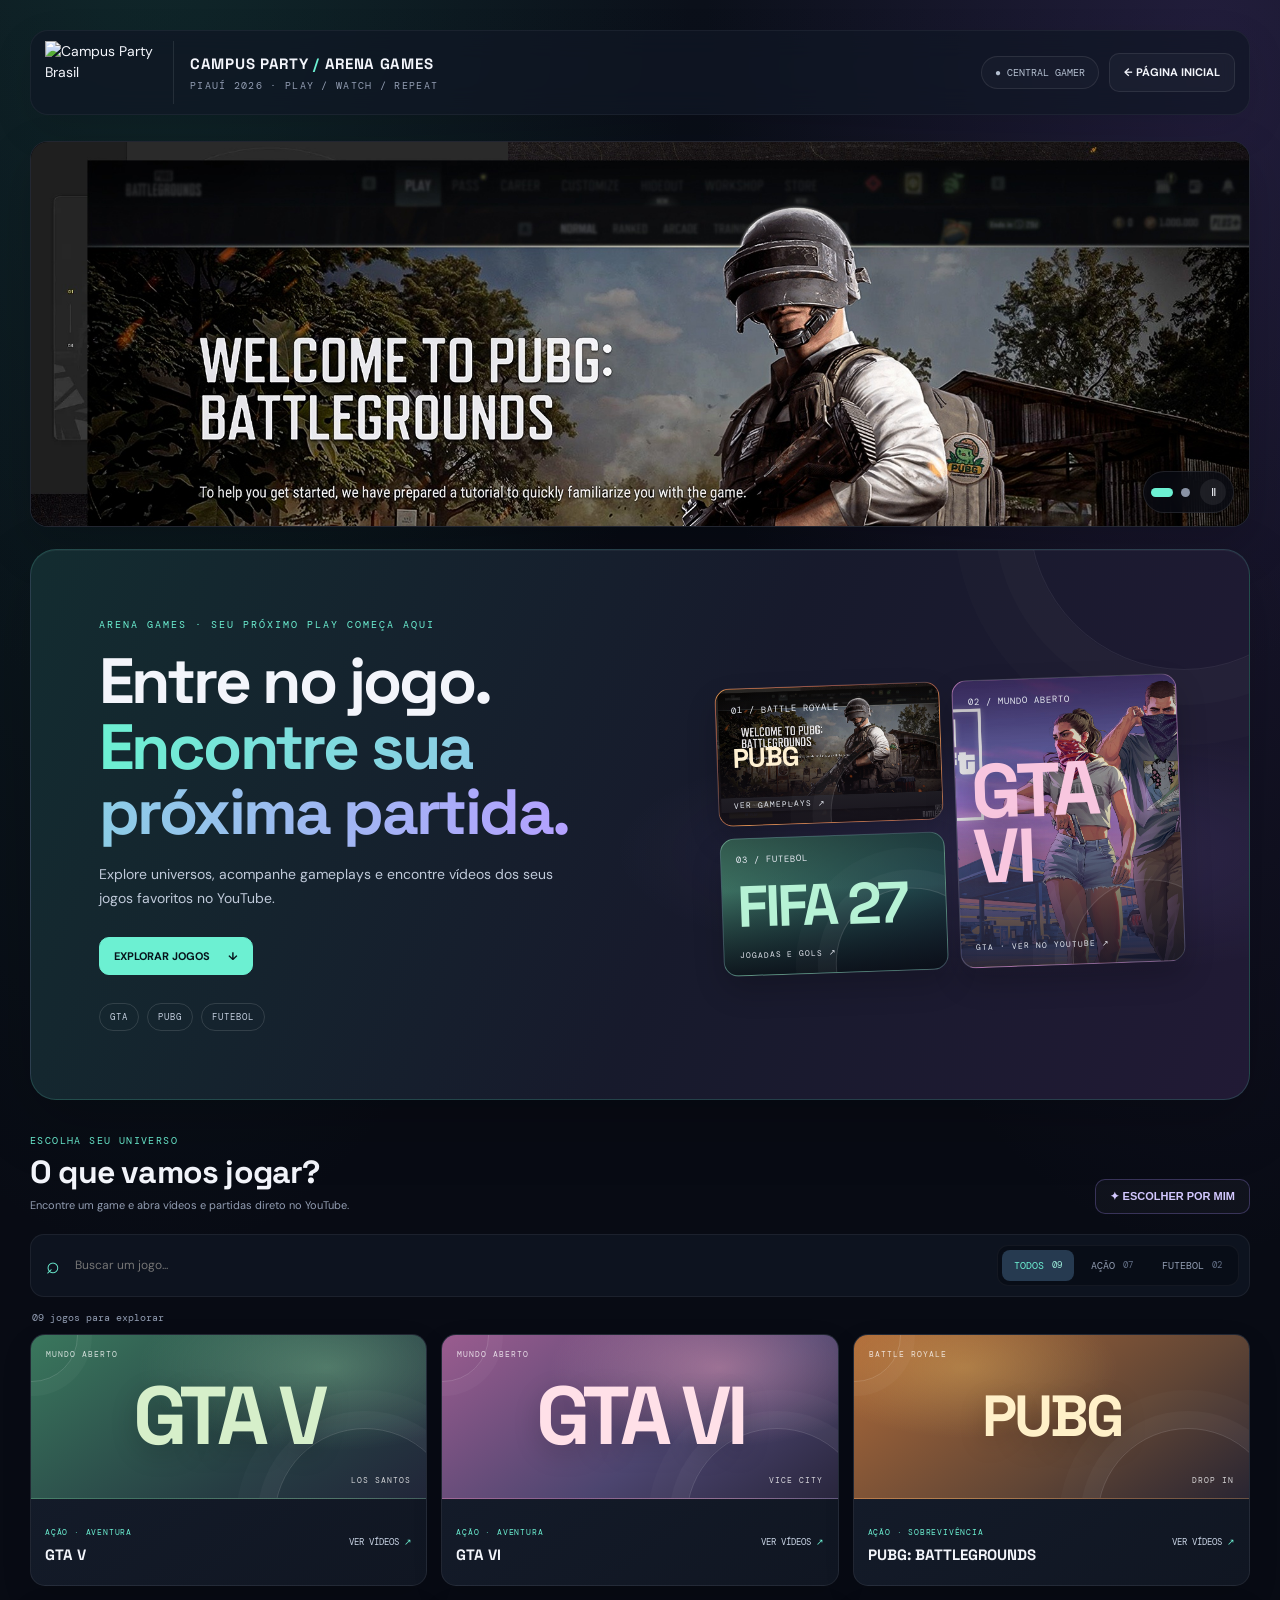
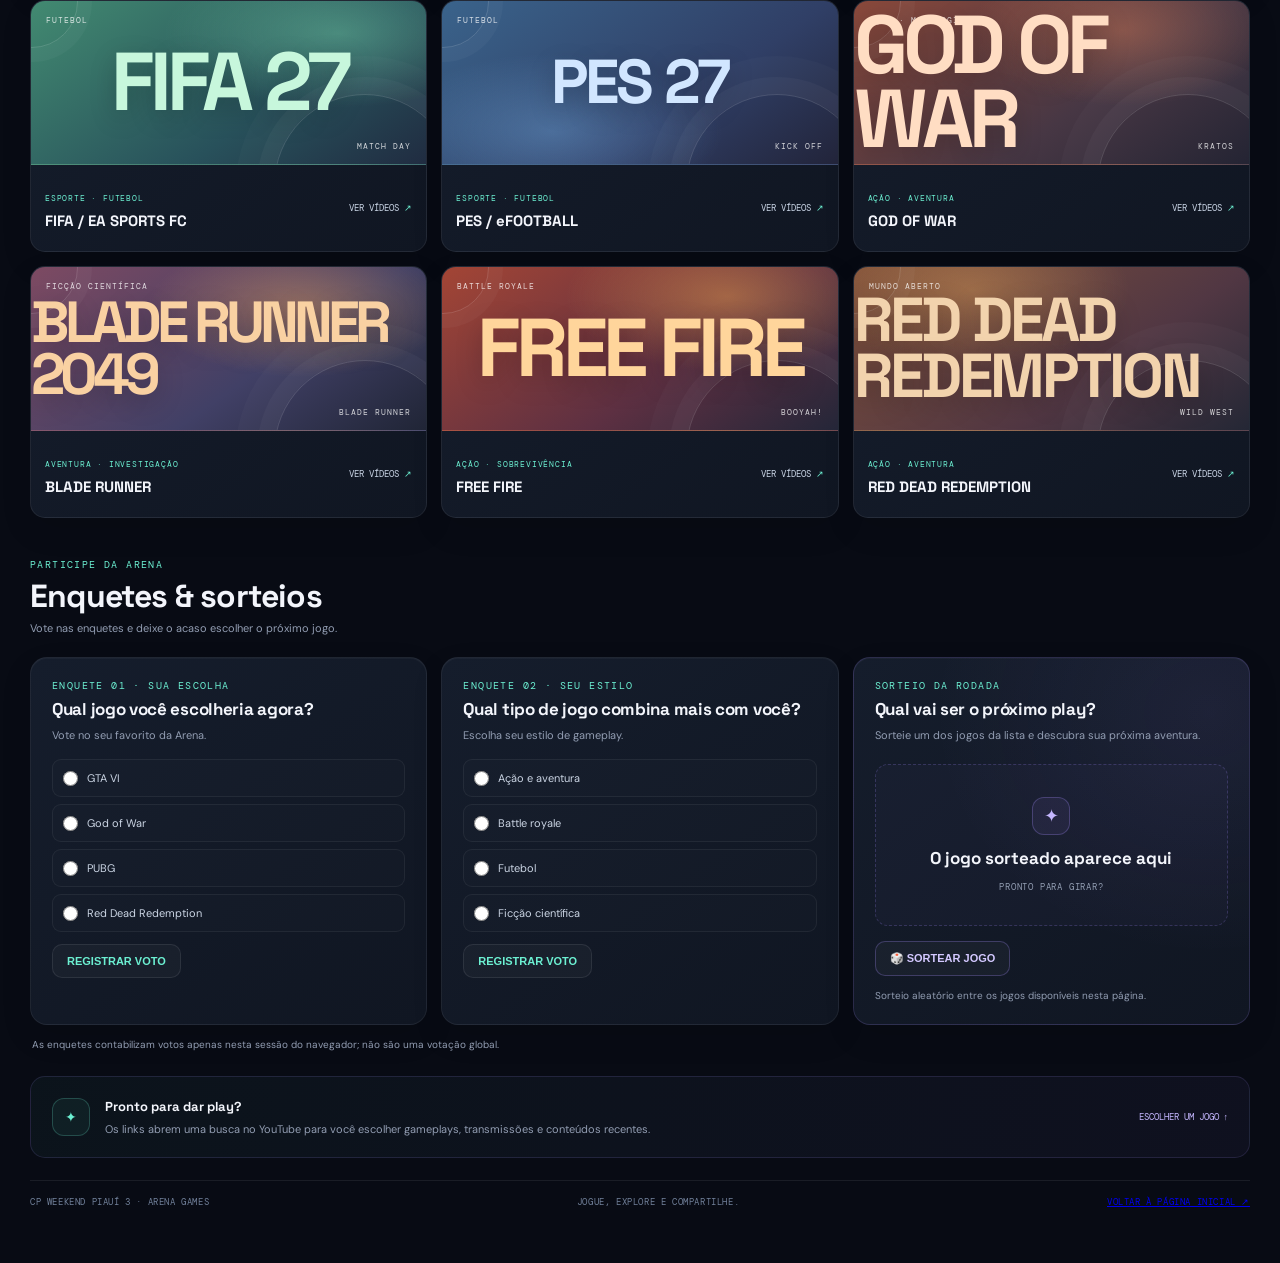
==== commit ca191d59: "Correçaõ Logo" ====
--- a/arena-games.html
+++ b/arena-games.html
@@ -16,7 +16,7 @@
         <header class="top">
             <a class="brand brand-home" href="index.html" aria-label="Voltar para a página inicial">
                 <div class="logo">
-                    <img src="./assets/_logo.webp" alt="Campus Party Brasil" width="120" height="68">
+                    <img src="./assets/_logo.png" alt="Campus Party Brasil" width="120" height="68">
                 </div>
                 <div>
                     <b>CAMPUS PARTY <span>/</span> ARENA GAMES</b>
@@ -198,7 +198,7 @@
                     </article>
                     <article class="game-card" data-category="action" data-search="god of war gow kratos">
                         <div class="game-art art-god-war">
-                            <span class="art-label">AÇÃO · MITOLOGIA</span><strong>GOW</strong>
+                            <span class="art-label">AÇÃO · MITOLOGIA</span><strong>GOD OF WAR</strong>
                             <span class="art-corner">KRATOS</span>
                         </div>
                         <div class="game-info">
@@ -214,7 +214,7 @@
                     <article class="game-card" data-category="action"
                         data-search="blade runner bladerunner jogo gameplay">
                         <div class="game-art art-blade-runner">
-                            <span class="art-label">FICÇÃO CIENTÍFICA</span><strong>2049</strong>
+                            <span class="art-label">FICÇÃO CIENTÍFICA</span><strong>BLADE RUNNER 2049</strong>
                             <span class="art-corner">BLADE RUNNER</span>
                         </div>
                         <div class="game-info">
@@ -229,7 +229,7 @@
                     </article>
                     <article class="game-card" data-category="action" data-search="free fire garena battle royale">
                         <div class="game-art art-free-fire">
-                            <span class="art-label">BATTLE ROYALE</span><strong>FF</strong>
+                            <span class="art-label">BATTLE ROYALE</span><strong>FREE FIRE</strong>
                             <span class="art-corner">BOOYAH!</span>
                         </div>
                         <div class="game-info">
@@ -243,7 +243,7 @@
                     </article>
                     <article class="game-card" data-category="action" data-search="red dead redemption rdr faroeste">
                         <div class="game-art art-red-dead">
-                            <span class="art-label">MUNDO ABERTO</span><strong>RDR</strong>
+                            <span class="art-label">MUNDO ABERTO</span><strong>RED DEAD REDEMPTION</strong>
                             <span class="art-corner">WILD WEST</span>
                         </div>
                         <div class="game-info">
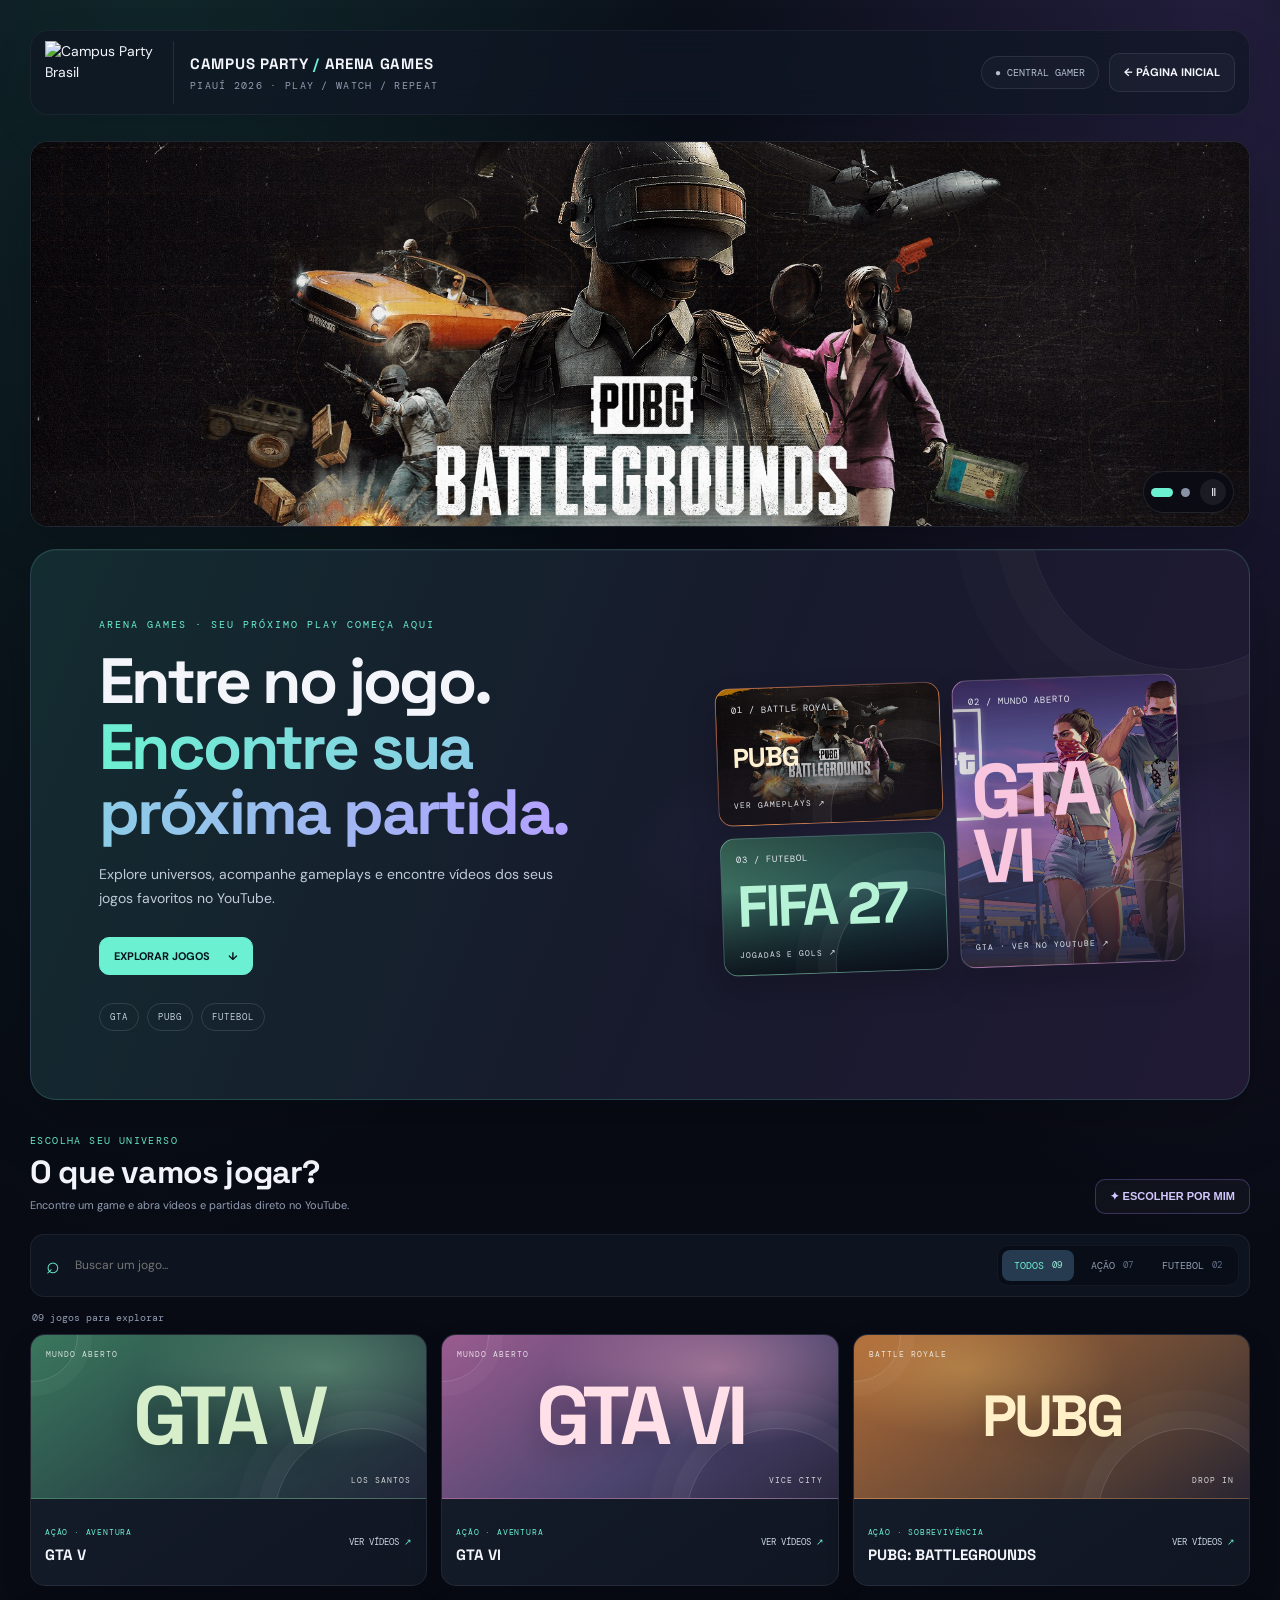
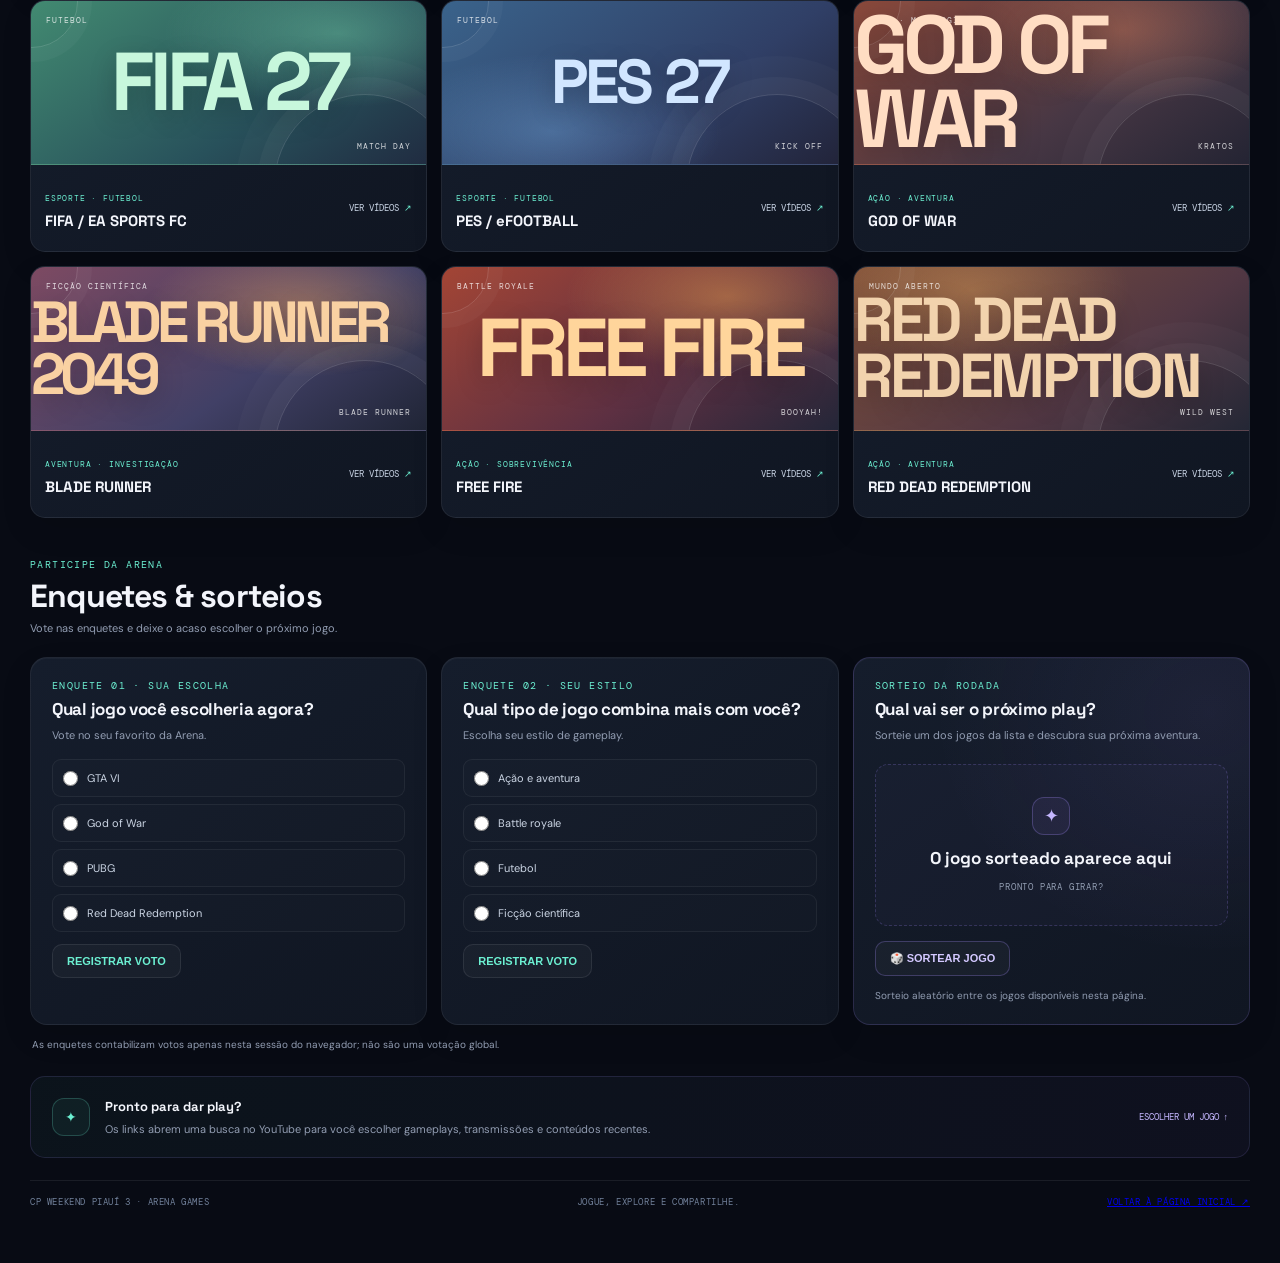
==== commit 16e0d97e: "Logo" ====
--- a/arena-games.html
+++ b/arena-games.html
@@ -16,7 +16,7 @@
         <header class="top">
             <a class="brand brand-home" href="index.html" aria-label="Voltar para a página inicial">
                 <div class="logo">
-                    <img src="./assets/_logo.png" alt="Campus Party Brasil" width="120" height="68">
+                    <img src="https://github.com/talilotarlison/campus_party_piaui_2026/blob/main/assets/_logo.png?raw=true" alt="Campus Party Brasil" width="120" height="68">
                 </div>
                 <div>
                     <b>CAMPUS PARTY <span>/</span> ARENA GAMES</b>
--- a/styles.css
+++ b/styles.css
@@ -2083,7 +2083,7 @@
         width: 100%;
         height: 100%;
         object-fit: contain;
-        object-position: center
+        object-position: 1px -80px;
     }
 
     .banner-slider-controls {
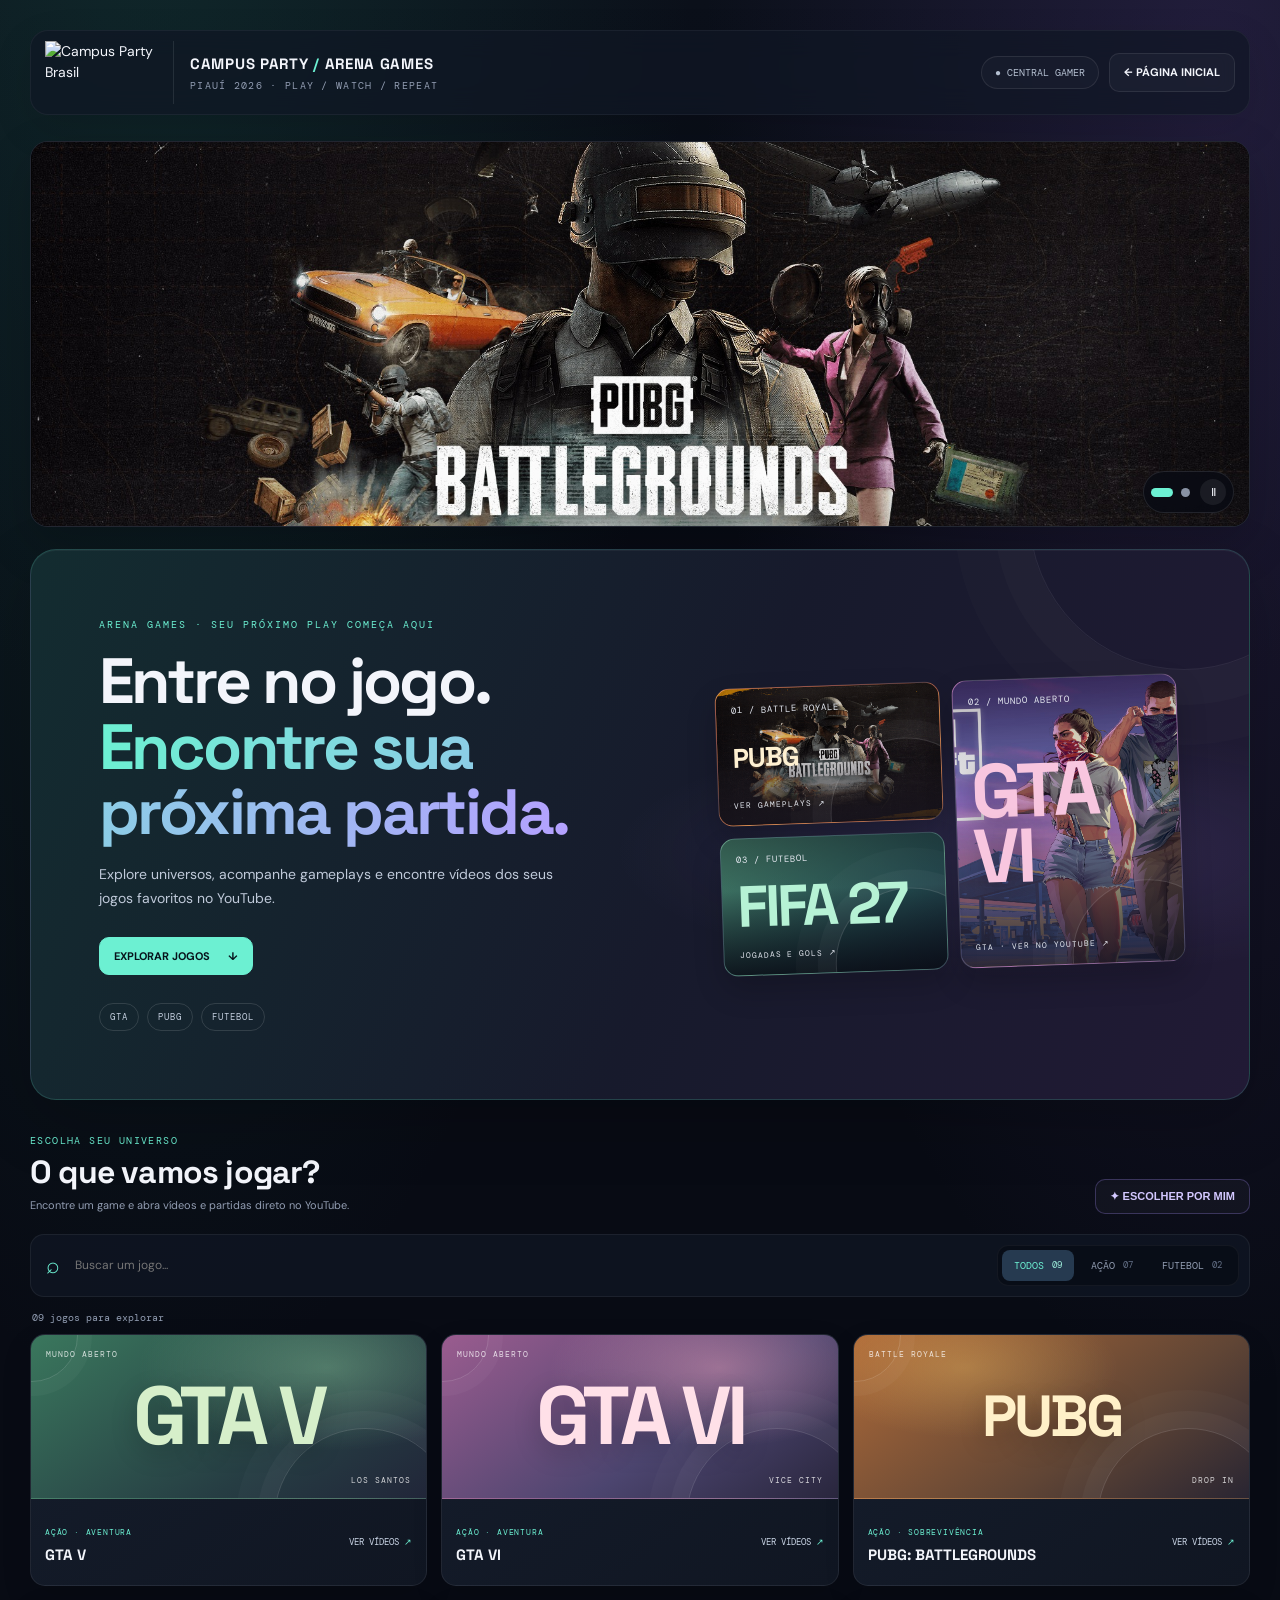
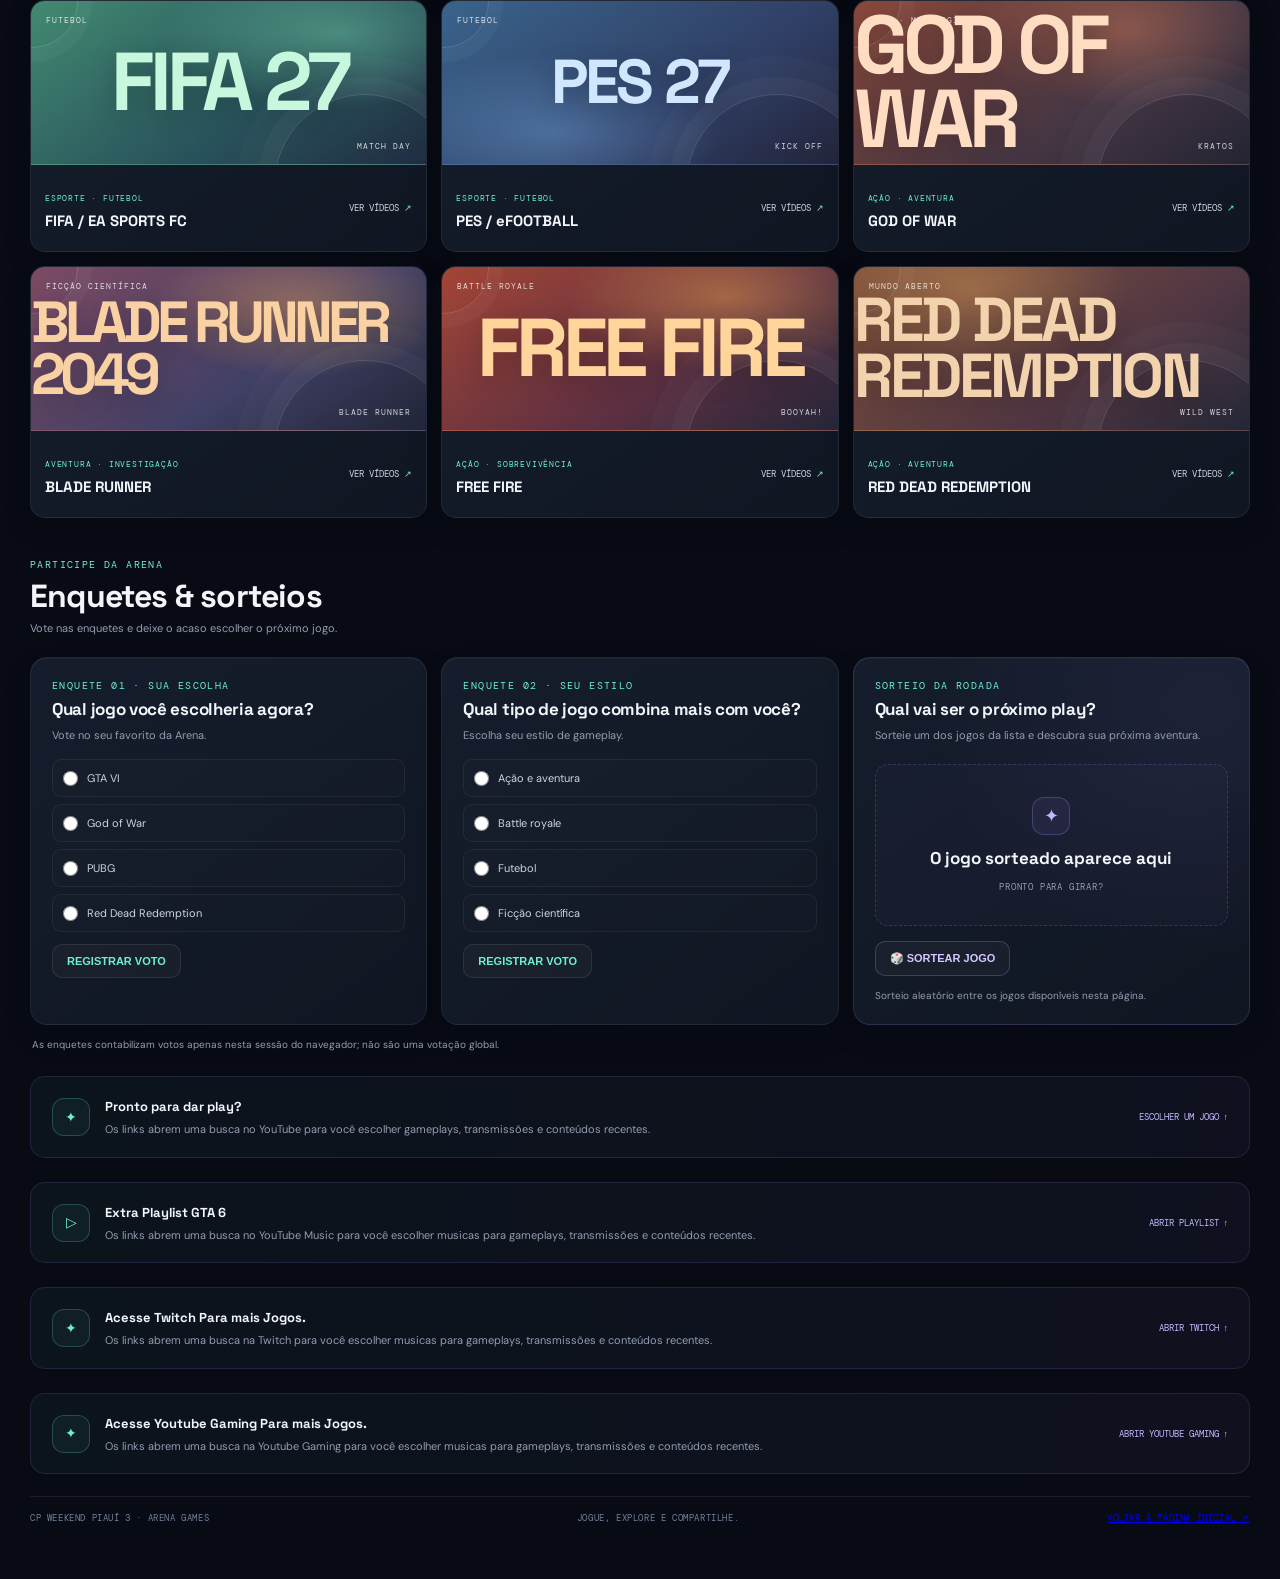
==== commit 7d5e19e8: "Update print statement from 'Hello' to 'Goodbye'" ====
--- a/arena-games.html
+++ b/arena-games.html
@@ -369,6 +369,30 @@
                 </div>
                 <a href="#explorar">ESCOLHER UM JOGO ↑</a>
             </section>
+            <section class="arena-tip">
+                <span class="tip-mark">▷</span>
+                <div><strong>Extra Playlist GTA 6</strong>
+                    <p>Os links abrem uma busca no YouTube Music para você escolher musicas para gameplays, transmissões e conteúdos
+                        recentes.</p>
+                </div>
+                <a href="https://music.youtube.com/playlist?list=RDCLAK5uy_llicVTy8JTX0jwExxTZpE2iiFxWO6exs8">ABRIR PLAYLIST ↑</a>
+            </section>
+            <section class="arena-tip">
+                <span class="tip-mark">✦</span>
+                <div><strong>Acesse Twitch Para mais Jogos.</strong>
+                    <p>Os links abrem uma busca na Twitch para você escolher musicas para gameplays, transmissões e conteúdos
+                        recentes.</p>
+                </div>
+                <a href="https://www.twitch.tv/">ABRIR TWITCH ↑</a>
+            </section>
+            <section class="arena-tip">
+                <span class="tip-mark">✦</span>
+                <div><strong>Acesse Youtube Gaming Para mais Jogos.</strong>
+                    <p>Os links abrem uma busca na Youtube Gaming para você escolher musicas para gameplays, transmissões e conteúdos
+                        recentes.</p>
+                </div>
+                <a href="https://www.youtube.com/gaming">ABRIR YOUTUBE GAMING ↑</a>
+            </section>
         </main>
 
         <footer class="foot">
@@ -379,4 +403,4 @@
     <script src="arena-games.js"></script>
 </body>
 
-</html>+</html>
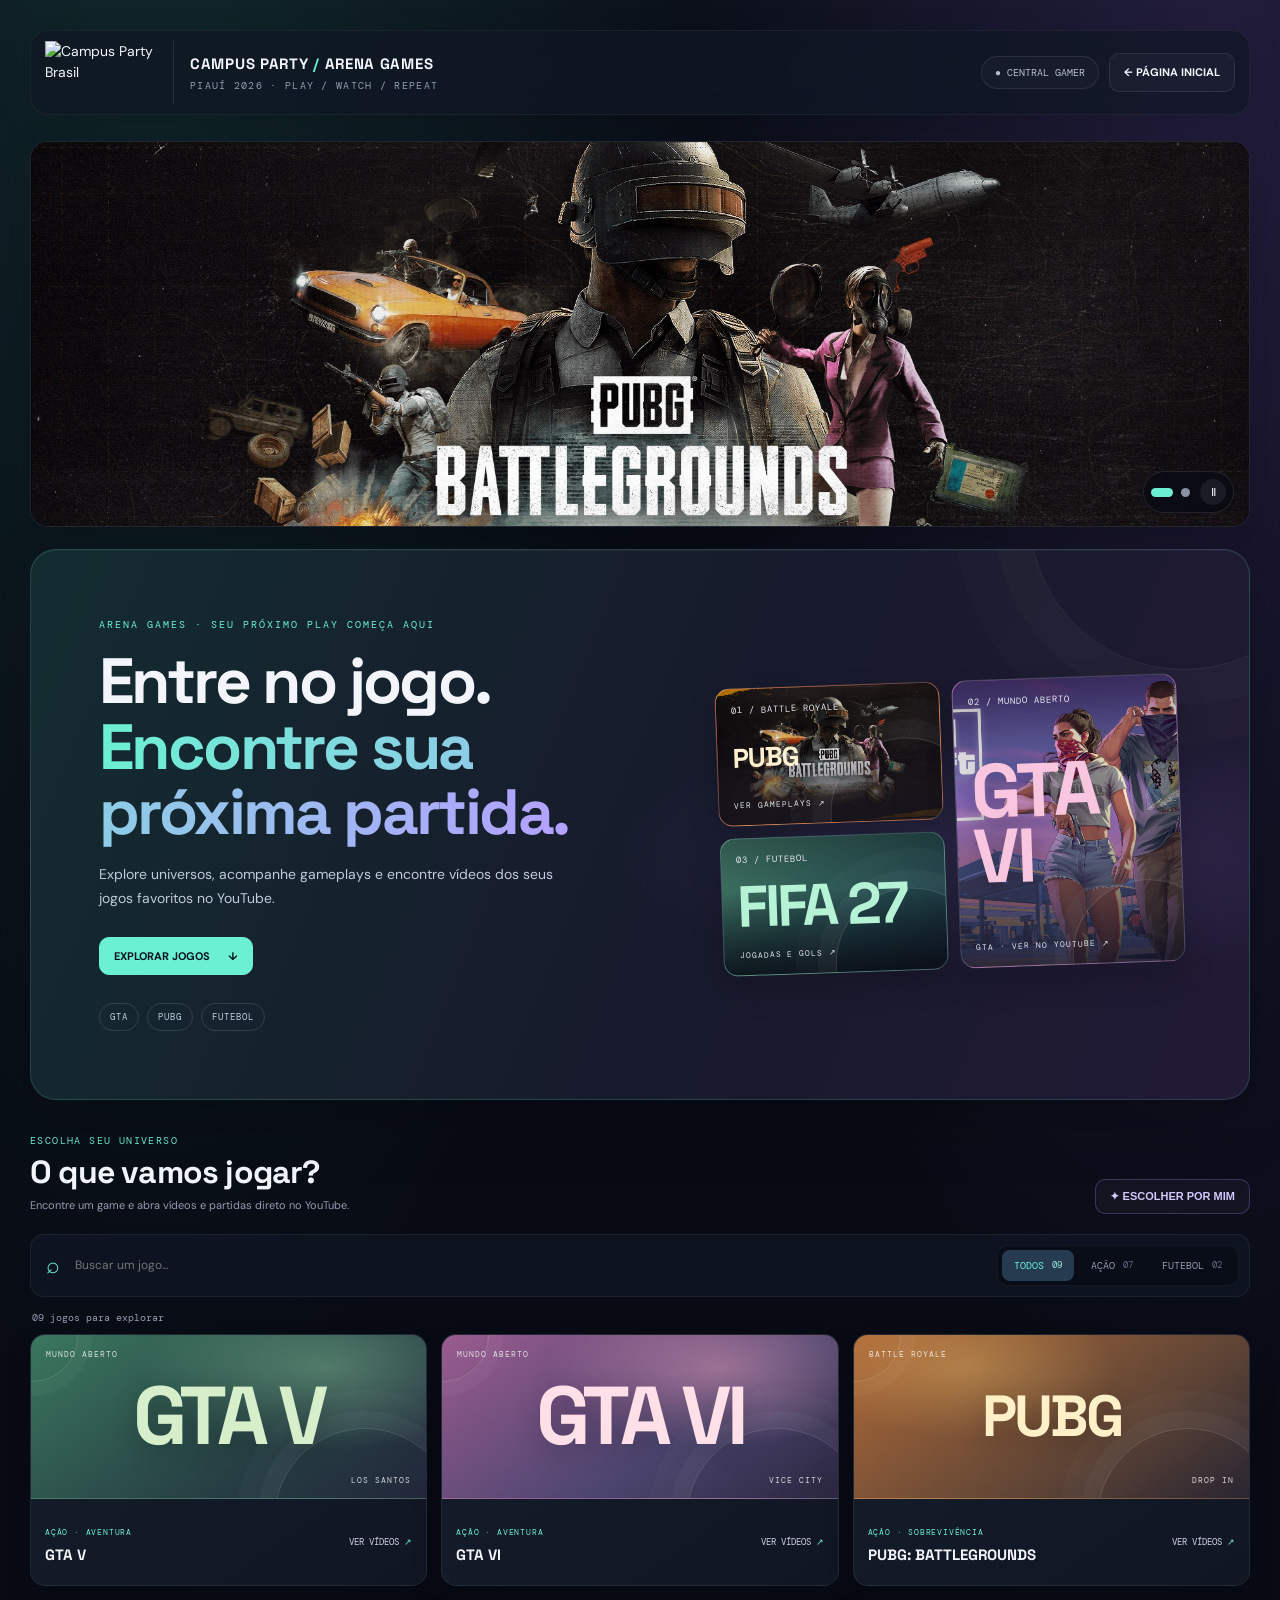
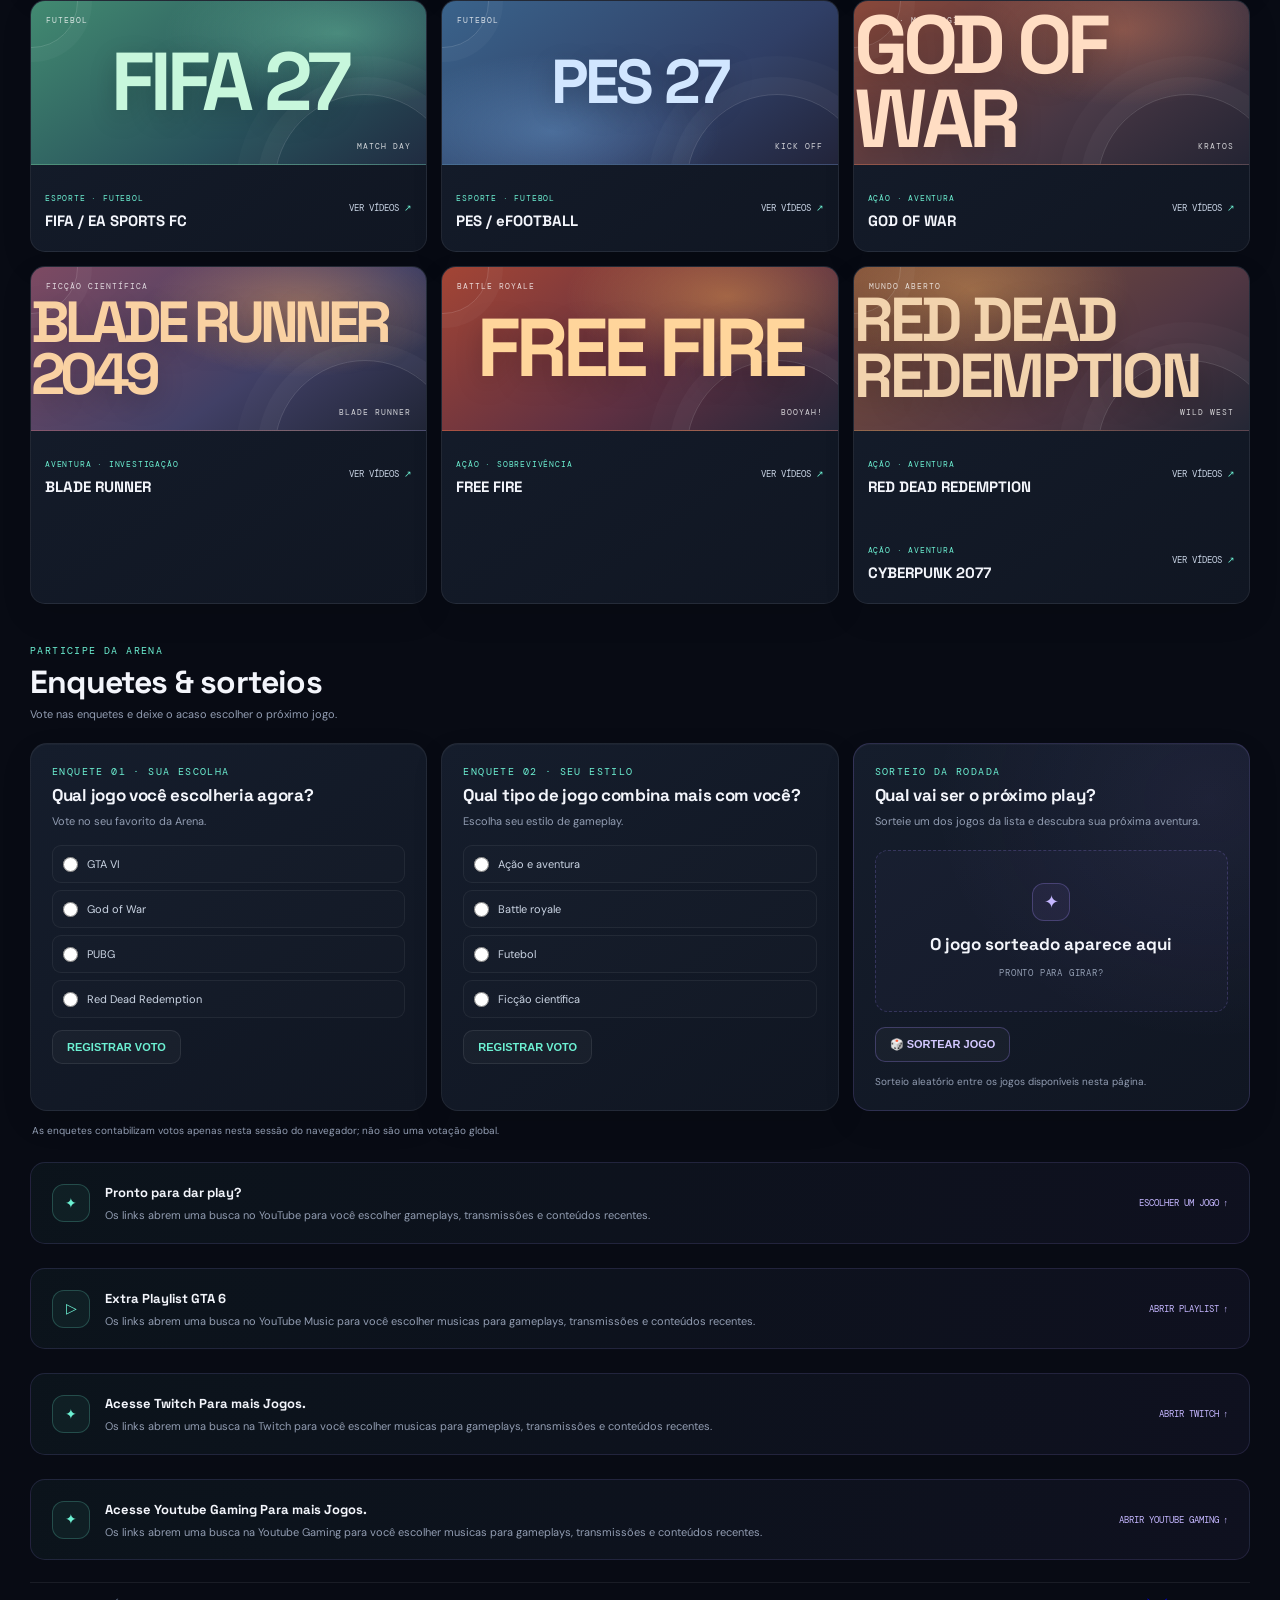
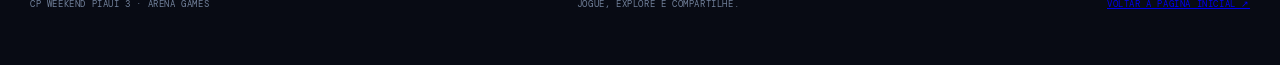
==== commit 445c0010: "Update print statement from 'Hello' to 'Goodbye'" ====
--- a/arena-games.html
+++ b/arena-games.html
@@ -255,6 +255,15 @@
                                 target="_blank" rel="noopener noreferrer"
                                 aria-label="Buscar Red Dead Redemption no YouTube">VER VÍDEOS <span>↗</span></a>
                         </div>
+                        <div class="game-info">
+                            <div><span class="game-genre">AÇÃO · AVENTURA</span>
+                                <h3>CYBERPUNK 2077</h3>
+                            </div>
+                            <a class="game-watch"
+                                href="https://www.youtube.com/results?search_query=CYBERPUNK+2077+gameplay"
+                                target="_blank" rel="noopener noreferrer"
+                                aria-label="Buscar CYBERPUNK 2077 no YouTube">VER VÍDEOS <span>↗</span></a>
+                        </div>
                     </article>
                 </div>
                 <div class="no-games" id="noGames" hidden>Nenhum jogo encontrado. Tente outra busca ou filtro.</div>
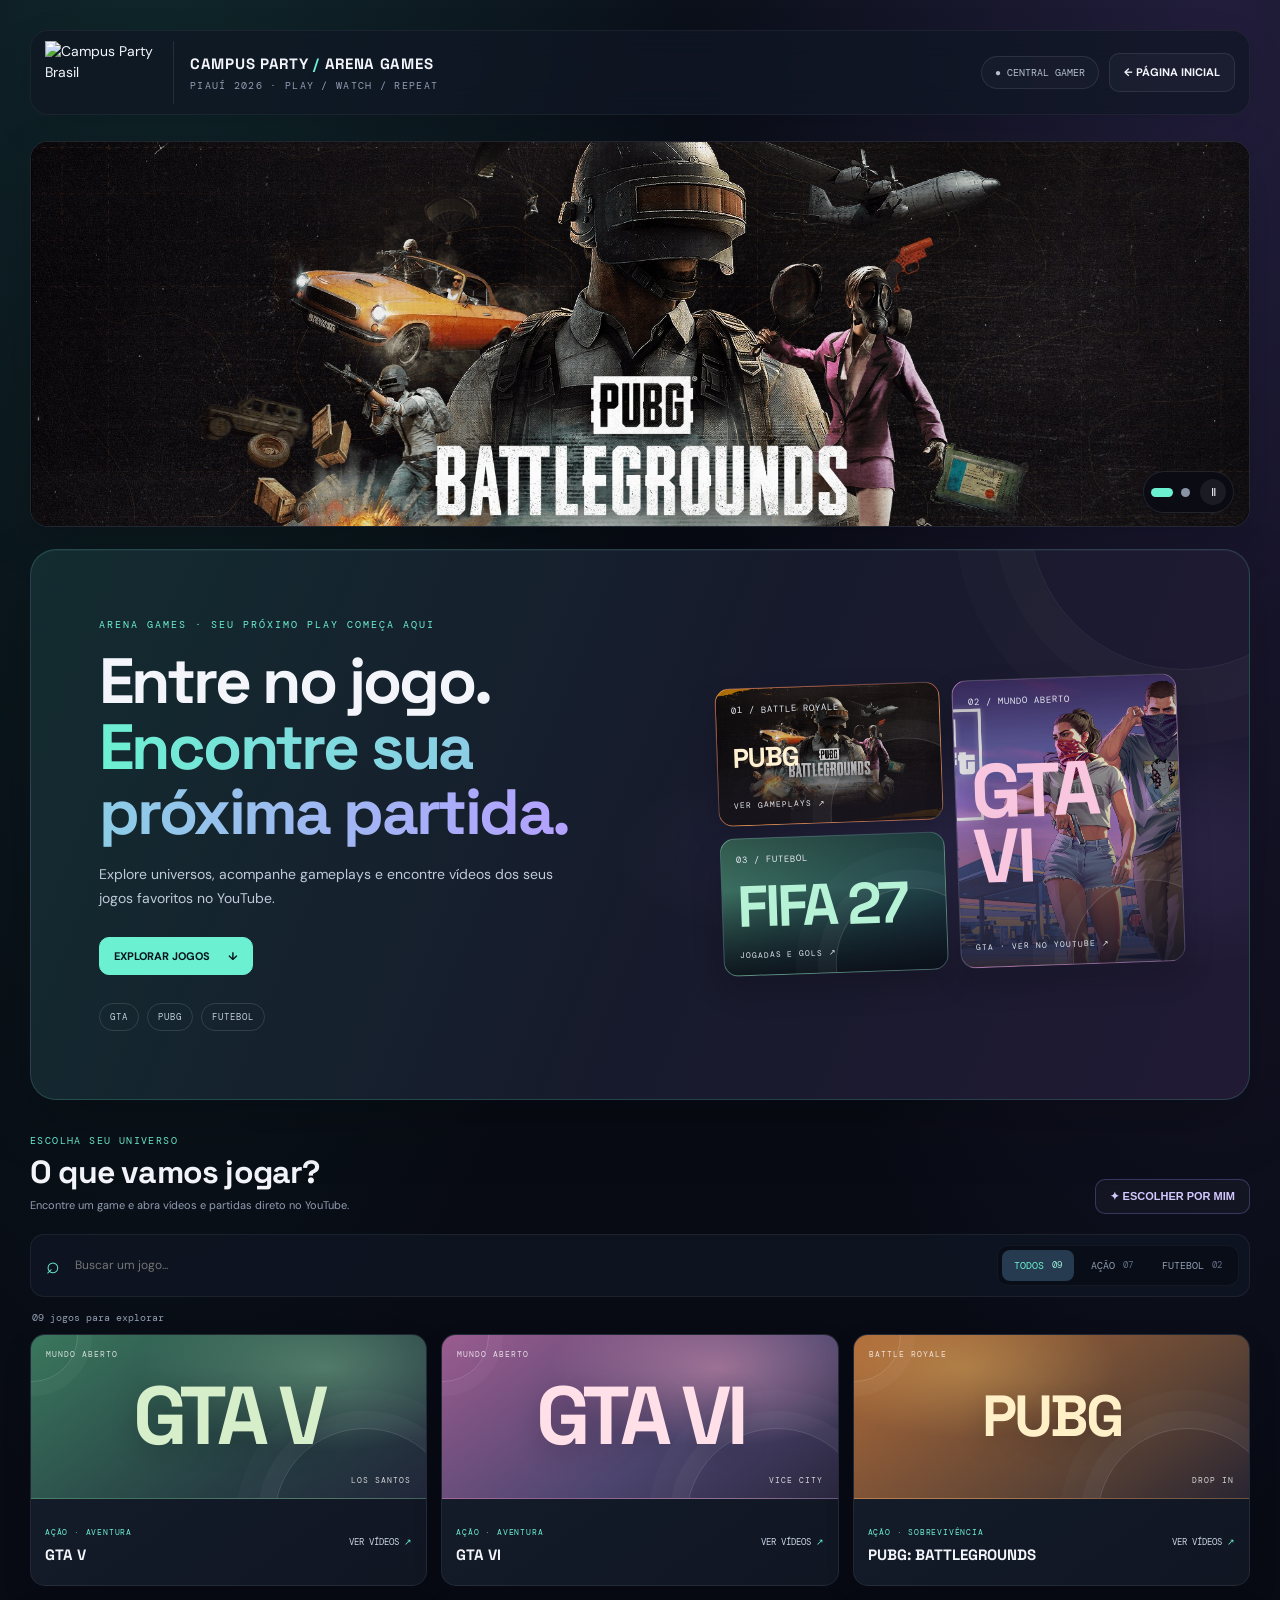
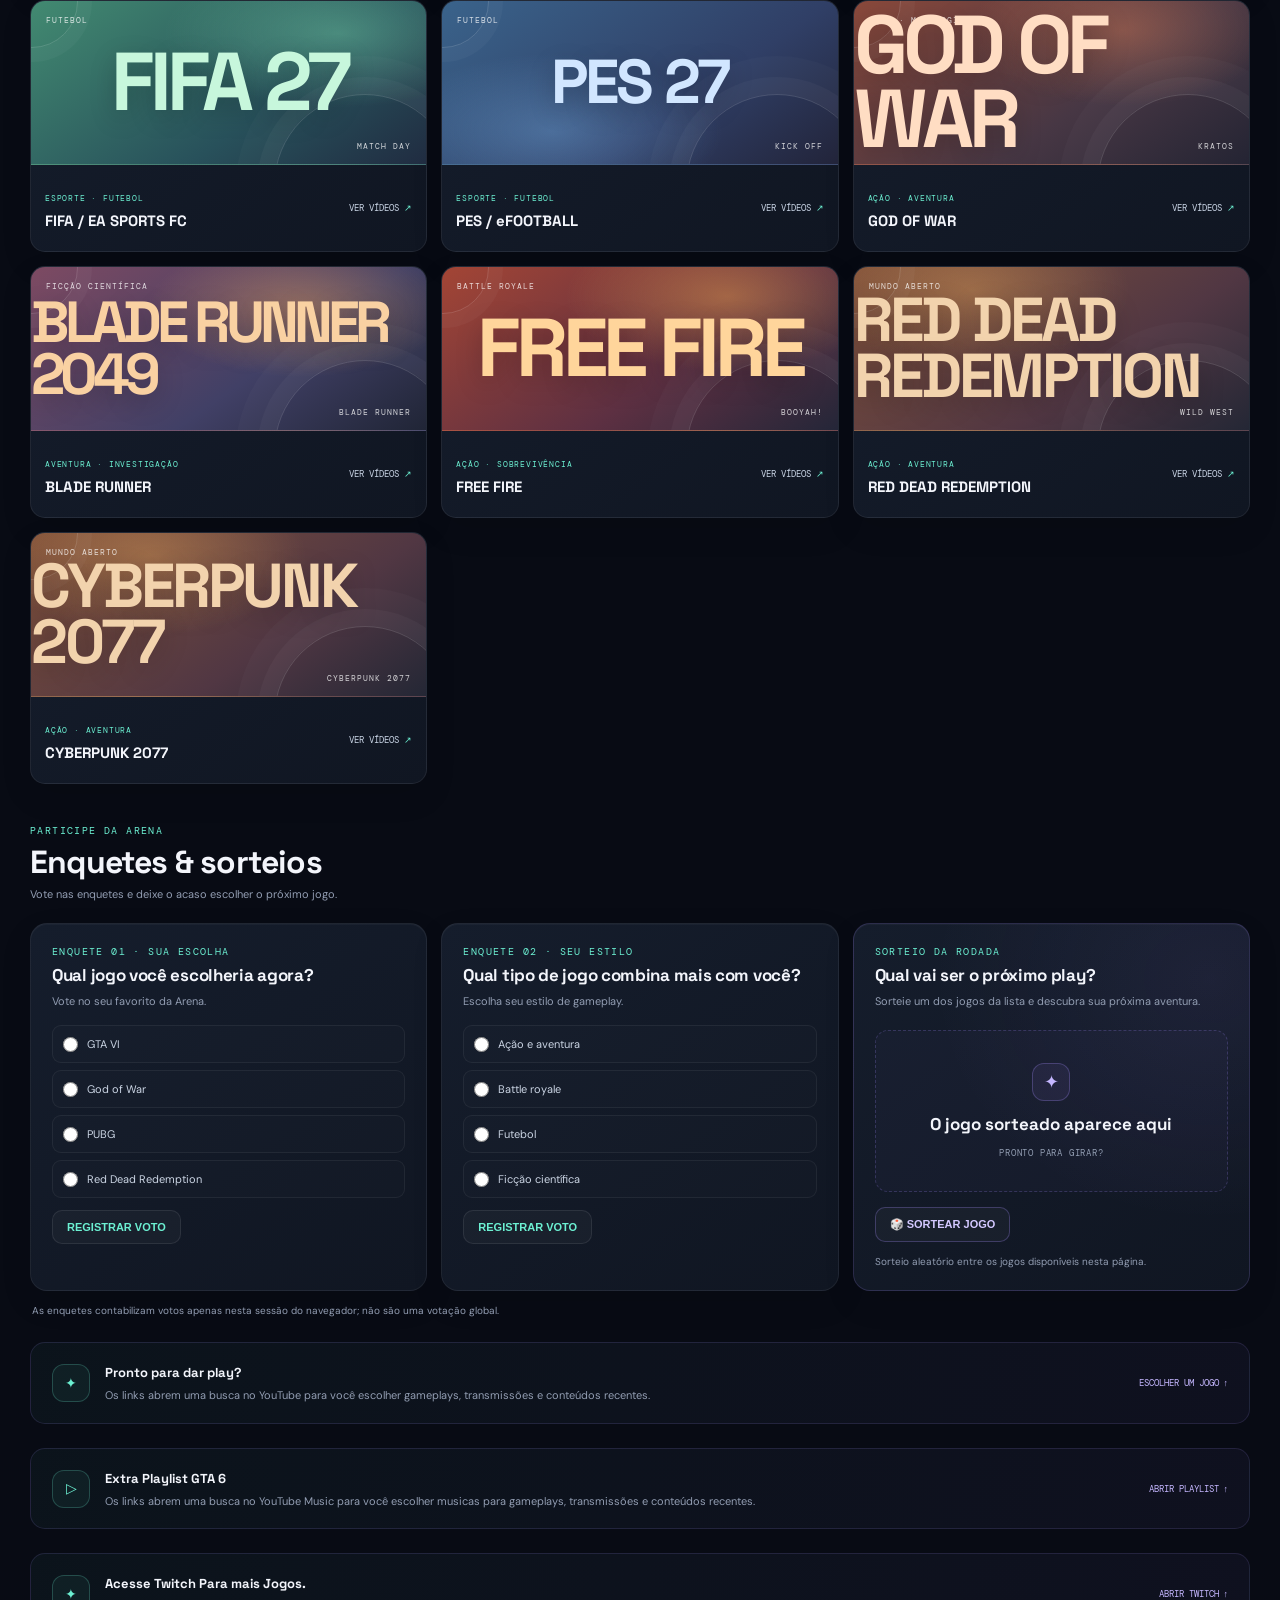
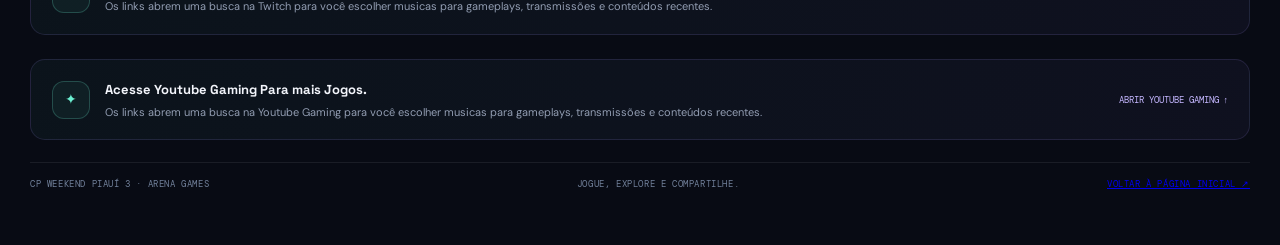
==== commit b4943fa2: "Update print statement from 'Hello' to 'Goodbye'" ====
--- a/arena-games.html
+++ b/arena-games.html
@@ -255,6 +255,12 @@
                                 target="_blank" rel="noopener noreferrer"
                                 aria-label="Buscar Red Dead Redemption no YouTube">VER VÍDEOS <span>↗</span></a>
                         </div>
+                        </article>
+                    <article class="game-card" data-category="action" data-search="CYBERPUNK 2077">
+                        <div class="game-art art-red-dead">
+                            <span class="art-label">MUNDO ABERTO</span><strong>CYBERPUNK 2077</strong>
+                            <span class="art-corner">CYBERPUNK 2077</span>
+                        </div>
                         <div class="game-info">
                             <div><span class="game-genre">AÇÃO · AVENTURA</span>
                                 <h3>CYBERPUNK 2077</h3>
